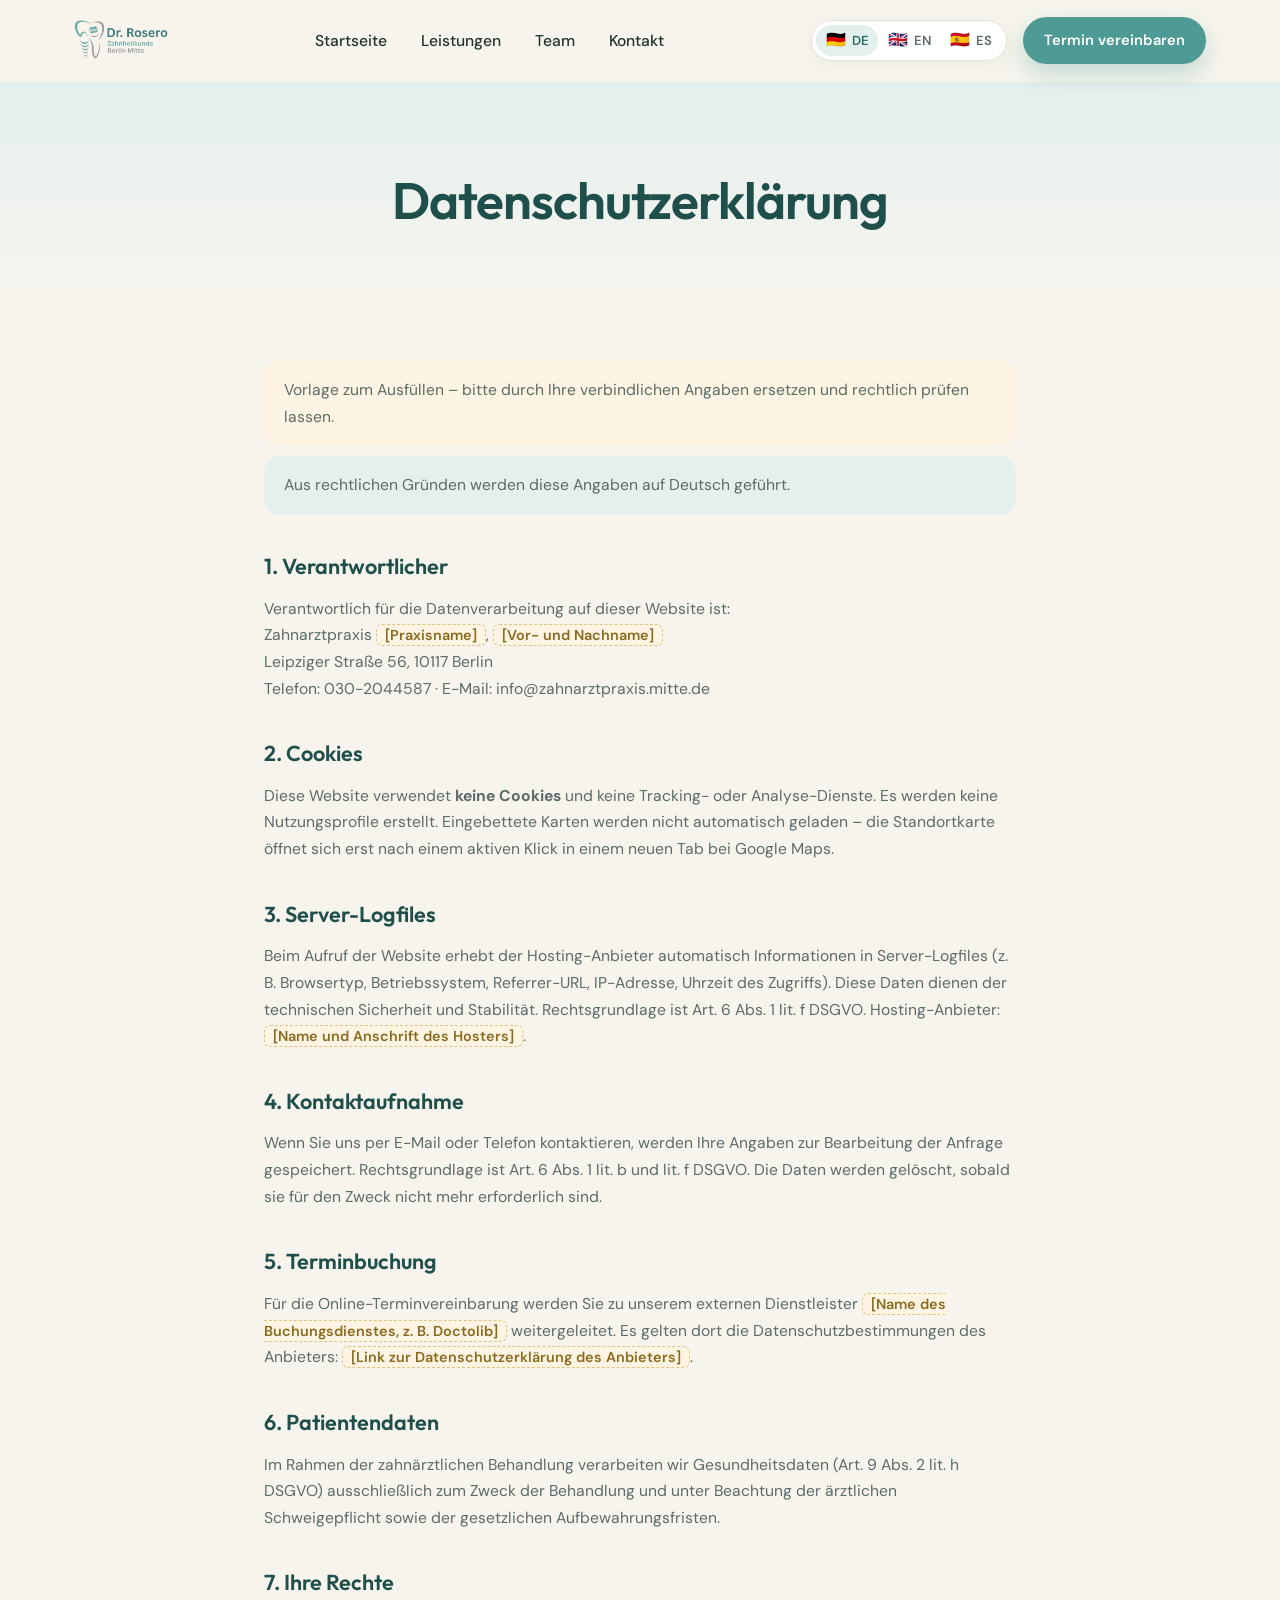
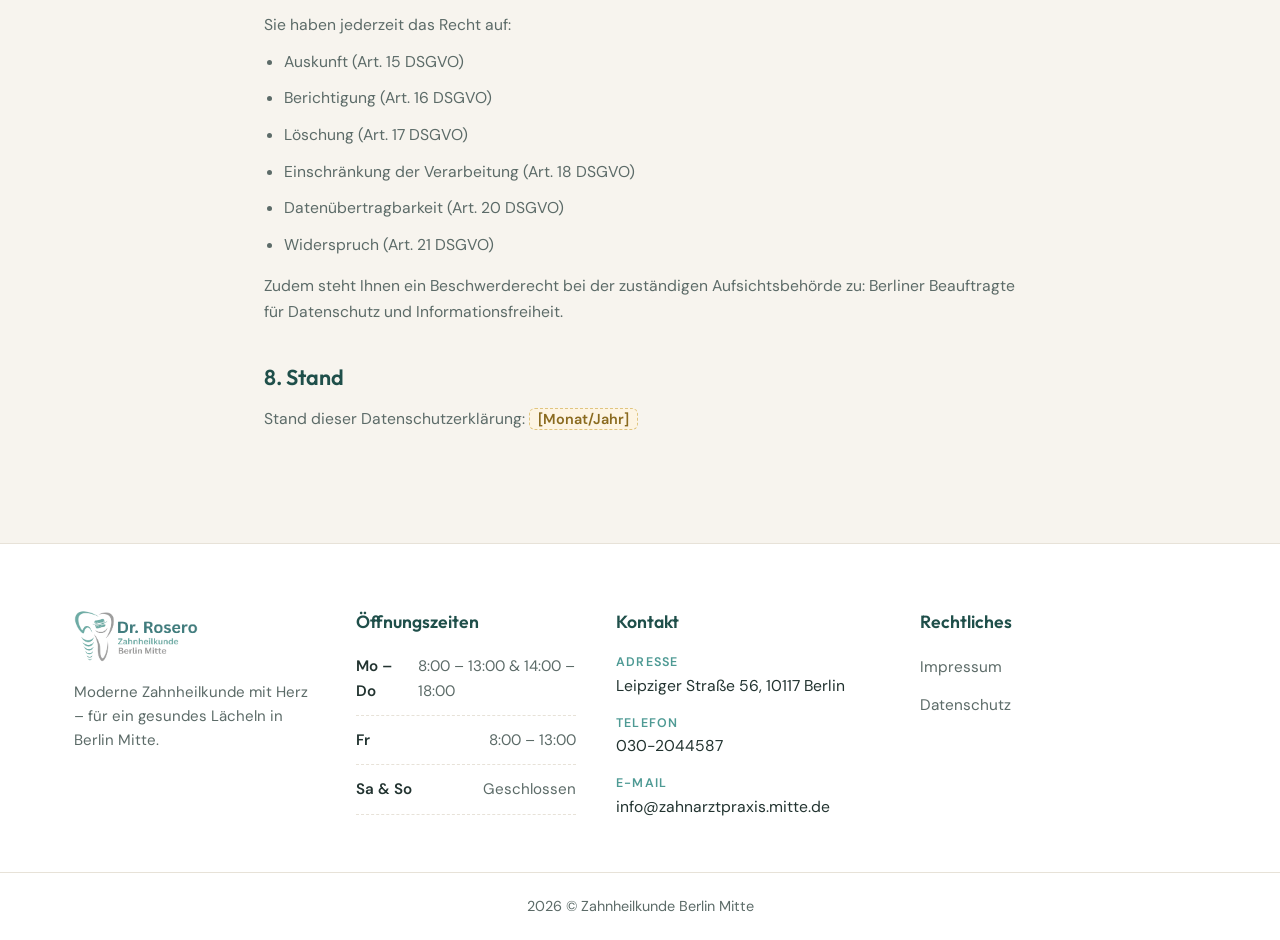
==== datenschutz.html @ a4b4939e "Initial commit: HTML, CSS, JS, Translations - 5 HTML pages (index, leistungen, team, datenschutz, im" ====
<!DOCTYPE html>
<html lang="de">
<head>
  <meta charset="UTF-8" />
  <meta name="viewport" content="width=device-width, initial-scale=1.0" />
  <title>Datenschutz | Zahnarztpraxis Dr. Rosero Berlin Mitte</title>
  <meta name="description" content="Datenschutzerklärung der Zahnarztpraxis Dr. Rosero, Berlin Mitte." />
  <meta name="robots" content="noindex" />
  <link rel="preconnect" href="https://fonts.googleapis.com" />
  <link rel="preconnect" href="https://fonts.gstatic.com" crossorigin />
  <link href="https://fonts.googleapis.com/css2?family=DM+Sans:opsz,wght@9..40,400;9..40,500;9..40,600;9..40,700&family=Outfit:wght@400;500;600;700&display=swap" rel="stylesheet" />
  <link rel="stylesheet" href="styles.css?v=3" />
  <link rel="icon" type="image/png" href="1.png" />
</head>
<body data-title-key="meta.privacy.title" data-desc-key="meta.privacy.desc">

  <!-- NAVIGATION -->
  <header class="nav" id="top">
    <div class="container nav__inner">
      <a href="index.html" class="nav__logo" aria-label="Dr. Rosero – Startseite">
        <img src="rosero-logo-final-3000x1400.png" alt="Dr. Rosero – Zahnheilkunde Berlin Mitte" />
      </a>
      <nav class="nav__links" aria-label="Hauptnavigation">
        <a href="index.html" data-i18n="nav.home">Startseite</a>
        <a href="leistungen.html" data-i18n="nav.services">Leistungen</a>
        <a href="team.html" data-i18n="nav.team">Team</a>
        <a href="index.html#contact" data-i18n="nav.contact">Kontakt</a>
      </nav>
      <div class="nav__actions">
        <div class="lang-switch" role="group" aria-label="Sprache wählen">
          <span class="lang-switch__thumb" aria-hidden="true"></span>
          <button type="button" class="lang-switch__btn is-active" data-lang="de" aria-pressed="true"><span class="flag">🇩🇪</span><span class="lang-code">DE</span></button>
          <button type="button" class="lang-switch__btn" data-lang="en" aria-pressed="false"><span class="flag">🇬🇧</span><span class="lang-code">EN</span></button>
          <button type="button" class="lang-switch__btn" data-lang="es" aria-pressed="false"><span class="flag">🇪🇸</span><span class="lang-code">ES</span></button>
        </div>
        <a href="https://www.doctolib.de/zahnarztpraxis/berlin/richter-susanne/booking/specialities?source=profile" target="_blank" rel="noopener" class="btn btn--primary nav__cta" data-i18n="nav.cta">Termin vereinbaren</a>
        <button class="nav__burger" id="burger" aria-label="Menü öffnen" aria-expanded="false"><span></span><span></span><span></span></button>
      </div>
    </div>
  </header>

  <!-- PAGE HERO -->
  <section class="page-hero">
    <div class="container">
      <h1 data-i18n="privacy.title">Datenschutzerklärung</h1>
    </div>
  </section>

  <!-- LEGAL -->
  <section class="legal">
    <div class="container legal__inner">
      <p class="legal__note legal__note--tmpl" data-i18n="legal.template_note">Vorlage zum Ausfüllen – bitte durch Ihre verbindlichen Angaben ersetzen und rechtlich prüfen lassen.</p>
      <p class="legal__note" data-i18n="legal.lang_note">Aus rechtlichen Gründen werden diese Angaben auf Deutsch geführt.</p>

      <h2>1. Verantwortlicher</h2>
      <p>
        Verantwortlich für die Datenverarbeitung auf dieser Website ist:<br />
        Zahnarztpraxis <span class="ph">[Praxisname]</span>, <span class="ph">[Vor- und Nachname]</span><br />
        Leipziger Straße 56, 10117 Berlin<br />
        Telefon: 030-2044587 · E-Mail: info@zahnarztpraxis.mitte.de
      </p>

      <h2>2. Cookies</h2>
      <p>
        Diese Website verwendet <strong>keine Cookies</strong> und keine Tracking- oder Analyse-Dienste.
        Es werden keine Nutzungsprofile erstellt. Eingebettete Karten werden nicht automatisch geladen –
        die Standortkarte öffnet sich erst nach einem aktiven Klick in einem neuen Tab bei Google Maps.
      </p>

      <h2>3. Server-Logfiles</h2>
      <p>
        Beim Aufruf der Website erhebt der Hosting-Anbieter automatisch Informationen in Server-Logfiles
        (z. B. Browsertyp, Betriebssystem, Referrer-URL, IP-Adresse, Uhrzeit des Zugriffs). Diese Daten
        dienen der technischen Sicherheit und Stabilität. Rechtsgrundlage ist Art. 6 Abs. 1 lit. f DSGVO.
        Hosting-Anbieter: <span class="ph">[Name und Anschrift des Hosters]</span>.
      </p>

      <h2>4. Kontaktaufnahme</h2>
      <p>
        Wenn Sie uns per E-Mail oder Telefon kontaktieren, werden Ihre Angaben zur Bearbeitung der Anfrage
        gespeichert. Rechtsgrundlage ist Art. 6 Abs. 1 lit. b und lit. f DSGVO. Die Daten werden gelöscht,
        sobald sie für den Zweck nicht mehr erforderlich sind.
      </p>

      <h2>5. Terminbuchung</h2>
      <p>
        Für die Online-Terminvereinbarung werden Sie zu unserem externen Dienstleister
        <span class="ph">[Name des Buchungsdienstes, z. B. Doctolib]</span> weitergeleitet. Es gelten dort die
        Datenschutzbestimmungen des Anbieters: <span class="ph">[Link zur Datenschutzerklärung des Anbieters]</span>.
      </p>

      <h2>6. Patientendaten</h2>
      <p>
        Im Rahmen der zahnärztlichen Behandlung verarbeiten wir Gesundheitsdaten (Art. 9 Abs. 2 lit. h DSGVO)
        ausschließlich zum Zweck der Behandlung und unter Beachtung der ärztlichen Schweigepflicht sowie der
        gesetzlichen Aufbewahrungsfristen.
      </p>

      <h2>7. Ihre Rechte</h2>
      <p>Sie haben jederzeit das Recht auf:</p>
      <ul>
        <li>Auskunft (Art. 15 DSGVO)</li>
        <li>Berichtigung (Art. 16 DSGVO)</li>
        <li>Löschung (Art. 17 DSGVO)</li>
        <li>Einschränkung der Verarbeitung (Art. 18 DSGVO)</li>
        <li>Datenübertragbarkeit (Art. 20 DSGVO)</li>
        <li>Widerspruch (Art. 21 DSGVO)</li>
      </ul>
      <p>
        Zudem steht Ihnen ein Beschwerderecht bei der zuständigen Aufsichtsbehörde zu:
        Berliner Beauftragte für Datenschutz und Informationsfreiheit.
      </p>

      <h2>8. Stand</h2>
      <p>Stand dieser Datenschutzerklärung: <span class="ph">[Monat/Jahr]</span></p>
    </div>
  </section>

  <!-- FOOTER -->
  <footer class="footer">
    <div class="container footer__inner">
      <div class="footer__brand">
        <img src="rosero-logo-final-3000x1400.png" alt="Dr. Rosero – Zahnheilkunde Berlin Mitte" />
        <p data-i18n="footer.tagline">Moderne Zahnheilkunde mit Herz – für ein gesundes Lächeln in Berlin Mitte.</p>
      </div>
      <div class="footer__col">
        <h3 data-i18n="footer.hours_title">Öffnungszeiten</h3>
        <ul class="footer__hours">
          <li><span data-i18n="footer.hours_1_day">Mo – Do</span><span data-i18n="footer.hours_1_time">8:00 – 13:00 &amp; 14:00 – 18:00</span></li>
          <li><span data-i18n="footer.hours_2_day">Fr</span><span data-i18n="footer.hours_2_time">8:00 – 13:00</span></li>
          <li><span data-i18n="footer.hours_3_day">Sa &amp; So</span><span data-i18n="footer.hours_3_time">Geschlossen</span></li>
        </ul>
      </div>
      <div class="footer__col">
        <h3 data-i18n="footer.contact_title">Kontakt</h3>
        <ul class="footer__contact">
          <li><span class="footer__label" data-i18n="footer.address_label">Adresse</span>Leipziger Straße 56, 10117 Berlin</li>
          <li><span class="footer__label" data-i18n="footer.phone_label">Telefon</span><a href="tel:+49302044587">030-2044587</a></li>
          <li><span class="footer__label" data-i18n="footer.email_label">E-Mail</span><a href="mailto:info@zahnarztpraxis.mitte.de">info@zahnarztpraxis.mitte.de</a></li>
        </ul>
      </div>
      <div class="footer__col">
        <h3 data-i18n="footer.legal_title">Rechtliches</h3>
        <ul class="footer__links">
          <li><a href="impressum.html" data-i18n="footer.imprint">Impressum</a></li>
          <li><a href="datenschutz.html" data-i18n="footer.privacy">Datenschutz</a></li>
        </ul>
      </div>
    </div>
    <div class="footer__bar"><div class="container"><p data-i18n="footer.copyright">2026 © Zahnheilkunde Berlin Mitte</p></div></div>
  </footer>

  <script src="translations.js?v=2"></script>
  <script src="app.js?v=2"></script>
</body>
</html>
---- styles.css ----
/* =========================================================================
   Dr. Rosero – Zahnheilkunde Berlin Mitte
   Helles, cleanes Design · Creme/Weiß + Petrolgrün · DM Sans + Space Grotesk
   ========================================================================= */

:root {
  /* Farben */
  --cream: #f7f4ee;
  --cream-2: #efeae1;
  --white: #ffffff;
  --teal: #4e9a94;
  --teal-dark: #2f6e68;
  --teal-deep: #1f4f4a;
  --teal-soft: #e4f0ee;
  --grey: #8b9391;
  --text: #223330;
  --muted: #5c6b68;
  --line: #e7e2d8;

  /* Typo */
  --font-body: "DM Sans", system-ui, -apple-system, sans-serif;
  --font-display: "Outfit", var(--font-body);

  /* Struktur */
  --radius: 20px;
  --radius-lg: 32px;
  --shadow-sm: 0 4px 16px rgba(31, 79, 74, 0.06);
  --shadow: 0 18px 44px rgba(31, 79, 74, 0.1);
  --shadow-lg: 0 30px 70px rgba(31, 79, 74, 0.16);
  --container: 1180px;
  --nav-h: 82px;
}

* { box-sizing: border-box; margin: 0; padding: 0; }

html { scroll-behavior: smooth; scroll-padding-top: var(--nav-h); }

body {
  font-family: var(--font-body);
  color: var(--text);
  background: var(--cream);
  line-height: 1.6;
  -webkit-font-smoothing: antialiased;
  overflow-x: hidden;
}

img { max-width: 100%; display: block; }
a { color: inherit; text-decoration: none; }

.container {
  width: 100%;
  max-width: var(--container);
  margin-inline: auto;
  padding-inline: 24px;
}

/* ---------- Gemeinsame Typografie ---------- */
.section-title {
  font-family: var(--font-display);
  font-weight: 600;
  letter-spacing: -0.02em;
  line-height: 1.12;
  color: var(--teal-deep);
  font-size: clamp(1.9rem, 3.4vw, 2.9rem);
}

.section-sub {
  color: var(--muted);
  font-size: 1.08rem;
  max-width: 620px;
}

.eyebrow {
  display: inline-block;
  font-weight: 600;
  font-size: 0.82rem;
  letter-spacing: 0.14em;
  text-transform: uppercase;
  color: var(--teal);
  margin-bottom: 14px;
}

.section-head { text-align: center; margin-inline: auto; margin-bottom: 54px; }
.section-head .section-sub { margin-inline: auto; }

/* ---------------- Buttons ---------------- */
.btn {
  display: inline-flex;
  align-items: center;
  justify-content: center;
  gap: 8px;
  font-family: var(--font-body);
  font-weight: 600;
  font-size: 0.98rem;
  padding: 14px 26px;
  border-radius: 999px;
  border: 1.5px solid transparent;
  cursor: pointer;
  transition: transform 0.2s ease, box-shadow 0.2s ease, background 0.2s ease,
    color 0.2s ease;
  white-space: nowrap;
}
.btn--primary { background: var(--teal); color: #fff; box-shadow: 0 10px 24px rgba(78, 154, 148, 0.32); }
.btn--primary:hover { background: var(--teal-dark); transform: translateY(-2px); box-shadow: 0 14px 30px rgba(47, 110, 104, 0.4); }
.btn--ghost { background: transparent; color: var(--teal-dark); border-color: var(--teal); }
.btn--ghost:hover { background: var(--teal-soft); transform: translateY(-2px); }
.btn--light { background: #fff; color: var(--teal-dark); }
.btn--light:hover { transform: translateY(-2px); box-shadow: var(--shadow); }

/* =============================== NAV =============================== */
.nav {
  position: sticky;
  top: 0;
  z-index: 100;
  height: var(--nav-h);
  display: flex;
  align-items: center;
  background: rgba(247, 244, 238, 0.82);
  backdrop-filter: saturate(180%) blur(14px);
  border-bottom: 1px solid transparent;
  transition: border-color 0.25s ease, background 0.25s ease, box-shadow 0.25s ease;
}
.nav.is-scrolled {
  border-bottom-color: var(--line);
  box-shadow: 0 6px 24px rgba(31, 79, 74, 0.05);
}
.nav__inner { display: flex; align-items: center; justify-content: space-between; gap: 20px; }
.nav__logo img { height: 44px; width: auto; }

.nav__links { display: flex; gap: 34px; }
.nav__links a {
  font-weight: 500;
  color: var(--text);
  font-size: 0.98rem;
  position: relative;
  padding: 4px 0;
}
.nav__links a::after {
  content: "";
  position: absolute;
  left: 0; bottom: -2px;
  width: 100%; height: 2px;
  background: var(--teal);
  transform: scaleX(0);
  transform-origin: left;
  transition: transform 0.25s ease;
}
.nav__links a:hover { color: var(--teal-dark); }
.nav__links a:hover::after { transform: scaleX(1); }
.nav__links a.is-active { color: var(--teal-dark); font-weight: 600; }
.nav__links a.is-active::after { transform: scaleX(1); }

.nav__actions { display: flex; align-items: center; gap: 16px; }

/* Sprachregler */
.lang-switch {
  position: relative;
  display: flex;
  background: var(--white);
  border: 1px solid var(--line);
  border-radius: 999px;
  padding: 4px;
  box-shadow: var(--shadow-sm);
}
.lang-switch__thumb {
  position: absolute;
  top: 4px; left: 4px;
  height: calc(100% - 8px);
  width: 62px;
  background: var(--teal-soft);
  border-radius: 999px;
  transition: transform 0.28s cubic-bezier(0.4, 0, 0.2, 1);
  z-index: 0;
}
.lang-switch__btn {
  position: relative;
  z-index: 1;
  display: flex;
  align-items: center;
  gap: 6px;
  width: 62px;
  justify-content: center;
  border: none;
  background: transparent;
  font-family: var(--font-body);
  font-weight: 600;
  font-size: 0.82rem;
  color: var(--muted);
  cursor: pointer;
  padding: 7px 0;
  border-radius: 999px;
  transition: color 0.2s ease;
}
.lang-switch__btn .flag { font-size: 1rem; line-height: 1; }
.lang-switch__btn.is-active { color: var(--teal-dark); }

.nav__cta { padding: 11px 20px; font-size: 0.92rem; }

.nav__burger { display: none; flex-direction: column; gap: 5px; background: none; border: none; cursor: pointer; padding: 6px; }
.nav__burger span { width: 24px; height: 2px; background: var(--teal-dark); border-radius: 2px; transition: 0.3s ease; }

/* =============================== HERO =============================== */
.hero { padding: clamp(40px, 6vw, 84px) 0 clamp(56px, 7vw, 100px); position: relative; }
.hero__inner {
  display: grid;
  grid-template-columns: 1.05fr 0.95fr;
  gap: 56px;
  align-items: center;
}
.hero__title {
  font-family: var(--font-display);
  font-weight: 600;
  font-size: clamp(2.3rem, 5vw, 4rem);
  line-height: 1.06;
  letter-spacing: -0.03em;
  color: var(--teal-deep);
}
.hero__title > span:first-child { display: block; }

/* Badge-Pill über der Headline */
.hero__badge-pill {
  display: inline-flex;
  align-items: center;
  gap: 8px;
  font-weight: 600;
  font-size: 0.82rem;
  letter-spacing: 0.1em;
  text-transform: uppercase;
  color: var(--teal-dark);
  background: var(--teal-soft);
  border-radius: 999px;
  padding: 8px 16px;
  margin-bottom: 22px;
}
.hero__badge-pill::before { content: "🦷"; font-size: 0.95rem; }

.hero__subtitle { margin-top: 22px; font-size: 1.18rem; color: var(--muted); max-width: 520px; }

/* Trust-Chips */
.hero__trust {
  list-style: none;
  display: flex;
  flex-wrap: wrap;
  gap: 10px 22px;
  margin-top: 26px;
}
.hero__trust li { display: flex; align-items: center; gap: 8px; font-weight: 500; font-size: 0.96rem; color: var(--text); }
.hero__trust .dot {
  width: 22px; height: 22px;
  display: grid; place-items: center;
  background: var(--teal); color: #fff;
  border-radius: 50%;
  font-size: 0.7rem; font-weight: 700;
}
.hero__buttons { display: flex; gap: 14px; margin-top: 34px; flex-wrap: wrap; }

.rating { display: flex; align-items: center; gap: 16px; margin-top: 40px; }
.rating__avatars { display: flex; }
.rating__avatars img {
  width: 46px; height: 46px; border-radius: 50%;
  border: 3px solid var(--cream);
  object-fit: cover;
  margin-left: -12px;
}
.rating__avatars img:first-child { margin-left: 0; }
.rating__stars { display: flex; align-items: center; gap: 8px; }
.rating__stars strong { font-family: var(--font-display); font-size: 1.15rem; color: var(--teal-deep); }
.rating__stars .stars { color: #f2b90c; letter-spacing: 1px; font-size: 0.95rem; }
.rating__text p { font-size: 0.9rem; color: var(--muted); max-width: 260px; line-height: 1.4; }

/* Hero-Media */
.hero__media { position: relative; display: flex; justify-content: center; }
.hero__blob {
  position: absolute;
  inset: 6% 4% 0 4%;
  background: linear-gradient(160deg, var(--teal) 0%, var(--teal-dark) 100%);
  border-radius: 44% 56% 58% 42% / 55% 48% 52% 45%;
  z-index: 0;
  animation: blob 14s ease-in-out infinite;
}
@keyframes blob {
  0%, 100% { border-radius: 44% 56% 58% 42% / 55% 48% 52% 45%; }
  50% { border-radius: 56% 44% 42% 58% / 46% 55% 45% 54%; }
}
.hero__img {
  position: relative;
  z-index: 1;
  width: 100%;
  max-width: 480px;
  aspect-ratio: 4 / 5;
  object-fit: cover;
  border-radius: var(--radius-lg);
  box-shadow: var(--shadow-lg);
}
/* Neutrales Marken-Visual (statt Personenfoto) */
.hero__visual {
  position: relative;
  z-index: 1;
  width: 100%;
  max-width: 480px;
  aspect-ratio: 4 / 5;
  border-radius: var(--radius-lg);
  background: linear-gradient(155deg, var(--teal) 0%, var(--teal-dark) 55%, var(--teal-deep) 100%);
  box-shadow: var(--shadow-lg);
  display: flex;
  flex-direction: column;
  align-items: center;
  justify-content: center;
  text-align: center;
  overflow: hidden;
  padding: 24px;
}
.hero__visual-ring {
  position: absolute;
  border-radius: 50%;
  border: 1px solid rgba(255, 255, 255, 0.14);
}
.hero__visual-ring--1 { width: 360px; height: 360px; top: -110px; right: -120px; }
.hero__visual-ring--2 {
  width: 260px; height: 260px; bottom: -90px; left: -80px;
  border: none;
  background: radial-gradient(circle, rgba(255, 255, 255, 0.16), transparent 70%);
}
.hero__visual-logo {
  position: relative;
  z-index: 1;
  width: 120px;
  height: auto;
  filter: brightness(0) invert(1);
  opacity: 0.96;
  margin-bottom: 14px;
}
.hero__visual-name {
  position: relative;
  z-index: 1;
  font-family: var(--font-display);
  font-weight: 600;
  font-size: 2.1rem;
  letter-spacing: -0.01em;
  color: #fff;
}
.hero__visual-sub {
  position: relative;
  z-index: 1;
  margin-top: 6px;
  font-size: 0.82rem;
  letter-spacing: 0.16em;
  text-transform: uppercase;
  color: rgba(255, 255, 255, 0.82);
}
.hero__float {
  position: absolute;
  z-index: 2;
  display: flex;
  align-items: center;
  gap: 10px;
  background: #fff;
  padding: 12px 18px;
  border-radius: 18px;
  box-shadow: var(--shadow);
}
.hero__float--rating { top: 24px; right: -6px; flex-direction: column; align-items: flex-start; gap: 2px; }
.hero__float--rating strong { font-family: var(--font-display); font-size: 1.25rem; color: var(--teal-deep); }
.hero__float--rating span { font-size: 0.78rem; color: var(--muted); }
.hero__float--brand { bottom: 24px; left: -6px; font-family: var(--font-display); font-weight: 600; color: var(--teal-deep); }
.hero__float-pin { font-size: 1.1rem; line-height: 1; }

/* =============================== ABOUT =============================== */
.about { padding: clamp(60px, 8vw, 110px) 0; }
.about__inner { display: grid; grid-template-columns: 0.92fr 1.08fr; gap: 60px; align-items: center; }
.about__media { position: relative; }
.about__media img {
  width: 100%;
  border-radius: var(--radius-lg);
  box-shadow: var(--shadow-lg);
  aspect-ratio: 4 / 5;
  object-fit: cover;
}
.about__media::before {
  content: "";
  position: absolute;
  inset: -18px -18px auto auto;
  width: 120px; height: 120px;
  background: var(--teal-soft);
  border-radius: 30px;
  z-index: -1;
}
.about__text { margin-top: 22px; color: var(--muted); font-size: 1.05rem; }
.about__list { list-style: none; margin-top: 34px; display: grid; gap: 22px; }
.about__list li { display: flex; gap: 16px; }
.about__list .check {
  flex: none;
  width: 34px; height: 34px;
  display: grid; place-items: center;
  background: var(--teal); color: #fff;
  border-radius: 50%;
  font-size: 0.9rem; font-weight: 700;
  margin-top: 2px;
}
.about__list strong { display: block; font-family: var(--font-display); font-weight: 600; color: var(--teal-deep); margin-bottom: 4px; }
.about__list p { color: var(--muted); font-size: 0.98rem; }

/* ============================ LEISTUNGEN ============================ */
.services { padding: clamp(60px, 8vw, 110px) 0; background: var(--white); }
.services__grid {
  display: grid;
  grid-template-columns: repeat(4, 1fr);
  gap: 24px;
}
.service-card {
  background: var(--cream);
  border: 1px solid var(--line);
  border-radius: var(--radius);
  padding: 32px 26px;
  transition: transform 0.28s ease, box-shadow 0.28s ease, border-color 0.28s ease;
}
.service-card:hover {
  transform: translateY(-8px);
  box-shadow: var(--shadow);
  border-color: transparent;
}
.service-card__icon {
  width: 62px; height: 62px;
  display: grid; place-items: center;
  background: var(--teal-soft);
  border-radius: 18px;
  font-size: 1.7rem;
  margin-bottom: 22px;
}
.service-card h3 { font-family: var(--font-display); font-weight: 600; font-size: 1.18rem; color: var(--teal-deep); margin-bottom: 10px; }
.service-card p { color: var(--muted); font-size: 0.95rem; }
.services__cta { text-align: center; margin-top: 50px; }

/* ============================ REZENSIONEN =========================== */
.reviews { padding: clamp(60px, 8vw, 110px) 0; }
.reviews__grid { display: grid; grid-template-columns: repeat(4, 1fr); gap: 24px; }
.review-card {
  background: var(--white);
  border: 1px solid var(--line);
  border-radius: var(--radius);
  padding: 30px 26px;
  display: flex;
  flex-direction: column;
  box-shadow: var(--shadow-sm);
  transition: transform 0.28s ease, box-shadow 0.28s ease;
}
.review-card:hover { transform: translateY(-6px); box-shadow: var(--shadow); }
.review-card__stars { color: #f2b90c; letter-spacing: 2px; margin-bottom: 16px; }
.review-card__text { color: var(--text); font-size: 0.98rem; flex: 1; }
.review-card__author { display: flex; align-items: center; gap: 12px; margin-top: 22px; }
.review-card__author img { width: 46px; height: 46px; border-radius: 50%; object-fit: cover; }
.review-card__author span { font-weight: 600; font-family: var(--font-display); color: var(--teal-deep); font-size: 0.95rem; }

/* ============================ FINAL CTA ============================ */
.final-cta { padding: clamp(60px, 7vw, 96px) 0; }
.final-cta__inner {
  background: linear-gradient(150deg, var(--teal-dark) 0%, var(--teal-deep) 100%);
  border-radius: var(--radius-lg);
  padding: clamp(48px, 6vw, 84px) 30px;
  text-align: center;
  color: #fff;
  position: relative;
  overflow: hidden;
  box-shadow: var(--shadow-lg);
}
.final-cta__inner::before,
.final-cta__inner::after {
  content: "";
  position: absolute;
  border-radius: 50%;
  background: rgba(255, 255, 255, 0.06);
}
.final-cta__inner::before { width: 300px; height: 300px; top: -120px; right: -80px; }
.final-cta__inner::after { width: 220px; height: 220px; bottom: -110px; left: -60px; }
.final-cta__icon { width: 66px; margin: 0 auto 22px; position: relative; z-index: 1; filter: brightness(0) invert(1); opacity: 0.92; }
.final-cta h2 {
  position: relative; z-index: 1;
  font-family: var(--font-display);
  font-weight: 600;
  font-size: clamp(1.7rem, 3.2vw, 2.6rem);
  letter-spacing: -0.02em;
  line-height: 1.15;
  max-width: 720px;
  margin: 0 auto 18px;
}
.final-cta p { position: relative; z-index: 1; color: rgba(255, 255, 255, 0.86); max-width: 560px; margin: 0 auto 32px; font-size: 1.05rem; }
.final-cta .btn { position: relative; z-index: 1; }

/* =============================== FOOTER ============================= */
.footer { background: var(--white); border-top: 1px solid var(--line); padding-top: 64px; }
.footer__inner {
  display: grid;
  grid-template-columns: 1.1fr 1fr 1.2fr 1.3fr;
  gap: 40px;
  padding-bottom: 54px;
}
.footer__brand img { height: 58px; width: auto; }
.footer__col h3 { font-family: var(--font-display); font-weight: 600; color: var(--teal-deep); font-size: 1.1rem; margin-bottom: 18px; }
.footer__hours { list-style: none; display: grid; gap: 12px; }
.footer__hours li { display: flex; justify-content: space-between; gap: 14px; font-size: 0.95rem; color: var(--muted); border-bottom: 1px dashed var(--line); padding-bottom: 12px; }
.footer__hours li span:first-child { font-weight: 600; color: var(--text); }
.footer__contact { list-style: none; display: grid; gap: 18px; }
.footer__contact li { font-size: 0.98rem; color: var(--text); line-height: 1.4; }
.footer__contact a:hover { color: var(--teal-dark); }
.footer__label { display: block; font-size: 0.78rem; text-transform: uppercase; letter-spacing: 0.1em; color: var(--teal); font-weight: 600; margin-bottom: 3px; }
.footer__map iframe { width: 100%; height: 190px; border: 0; border-radius: var(--radius); box-shadow: var(--shadow-sm); }

.footer__bar { border-top: 1px solid var(--line); padding: 22px 0; }
.footer__bar p { text-align: center; color: var(--muted); font-size: 0.9rem; }

/* ===================== GLOBAL: RUNDE FOTO-ECKEN ==================== */
.photo { border-radius: var(--radius-lg); }
.photo-round { border-radius: 50%; }
img { border-radius: 0; }

/* ========================= SUB-PAGE HERO ========================== */
.page-hero {
  padding: clamp(48px, 7vw, 96px) 0 clamp(36px, 4vw, 60px);
  text-align: center;
  background: linear-gradient(180deg, var(--teal-soft) 0%, var(--cream) 100%);
}
.page-hero .eyebrow { margin-bottom: 16px; }
.page-hero h1 {
  font-family: var(--font-display);
  font-weight: 600;
  letter-spacing: -0.02em;
  line-height: 1.1;
  color: var(--teal-deep);
  font-size: clamp(2.1rem, 4vw, 3.2rem);
  max-width: 760px;
  margin: 0 auto 18px;
}
.page-hero p { color: var(--muted); font-size: 1.12rem; max-width: 620px; margin: 0 auto; }

/* ============================== TEAM ============================== */
.team { padding: clamp(60px, 8vw, 100px) 0; }
.team__grid {
  display: grid;
  grid-template-columns: repeat(3, 1fr);
  gap: 30px;
}
.team-card {
  background: var(--white);
  border-radius: var(--radius-lg);
  overflow: hidden;
  box-shadow: 0 12px 34px rgba(31, 79, 74, 0.09);
  transition: transform 0.3s ease, box-shadow 0.3s ease;
}
.team-card:hover { transform: translateY(-8px); box-shadow: 0 22px 50px rgba(31, 79, 74, 0.16); }
.team-card__photo {
  width: 100%;
  aspect-ratio: 1 / 1;
  object-fit: cover;
  object-position: center 22%;
  background: var(--teal-soft);
}
.team-card__body { padding: 26px 28px 30px; }
.team-card__body h3 { font-family: var(--font-display); font-weight: 600; font-size: 1.15rem; line-height: 1.25; letter-spacing: -0.01em; color: var(--teal-deep); }
.team-card__role { color: var(--teal); font-weight: 600; font-size: 0.88rem; margin: 4px 0 12px; }
.team-card__bio {
  color: var(--muted); font-size: 0.9rem; line-height: 1.55;
  display: -webkit-box;
  -webkit-box-orient: vertical;
  -webkit-line-clamp: 4;
  overflow: hidden;
}
.team-card.is-expanded .team-card__bio { -webkit-line-clamp: unset; }
.team-card__more {
  display: inline-block;
  margin-top: 8px;
  padding: 0;
  background: none;
  border: none;
  color: var(--teal-dark);
  font-family: var(--font-body);
  font-weight: 600;
  font-size: 0.85rem;
  cursor: pointer;
}
.team-card__more:hover { text-decoration: underline; }
.team-card__more[hidden] { display: none; }
.team-card__langs-label { display: block; font-size: 0.7rem; text-transform: uppercase; letter-spacing: 0.1em; color: var(--grey); font-weight: 600; margin-top: 16px; }
.team-card__langs { display: flex; flex-wrap: wrap; gap: 7px; margin-top: 8px; }
.lang-chip {
  display: inline-flex;
  align-items: center;
  gap: 5px;
  background: var(--teal-soft);
  color: var(--teal-dark);
  border-radius: 999px;
  padding: 5px 11px;
  font-size: 0.78rem;
  font-weight: 600;
}
.lang-chip .flag { font-size: 0.92rem; line-height: 1; }

/* ==================== LEISTUNGEN-SEITE (DETAIL) =================== */
.service-list { padding: clamp(56px, 7vw, 96px) 0; }
.service-list__grid { display: grid; grid-template-columns: repeat(2, 1fr); gap: 28px; }
.service-detail {
  background: var(--white);
  border: 1px solid var(--line);
  border-radius: var(--radius-lg);
  padding: 38px 34px;
  transition: transform 0.28s ease, box-shadow 0.28s ease, border-color 0.28s ease;
}
.service-detail:hover { transform: translateY(-6px); box-shadow: var(--shadow); border-color: transparent; }
.service-detail__icon {
  width: 66px; height: 66px;
  display: grid; place-items: center;
  background: var(--teal-soft);
  border-radius: 20px;
  font-size: 1.9rem;
  margin-bottom: 22px;
}
.service-detail h2 { font-family: var(--font-display); font-weight: 600; font-size: 1.5rem; color: var(--teal-deep); margin-bottom: 12px; }
.service-detail > p { color: var(--muted); font-size: 1rem; }
.service-detail__features { list-style: none; display: flex; flex-wrap: wrap; gap: 8px 10px; margin-top: 22px; }
.service-detail__features li {
  display: inline-flex; align-items: center; gap: 6px;
  background: var(--cream); border: 1px solid var(--line);
  border-radius: 999px; padding: 6px 14px;
  font-size: 0.85rem; font-weight: 500; color: var(--teal-dark);
}
.service-detail__features li::before { content: "✓"; color: var(--teal); font-weight: 700; }

/* ======================= STANDORT / KARTE ======================== */
.location { padding: clamp(50px, 6vw, 80px) 0 clamp(60px, 7vw, 96px); }
.map-card {
  display: grid;
  grid-template-columns: 1.6fr 1fr;
  border-radius: var(--radius-lg);
  overflow: hidden;
  box-shadow: var(--shadow);
  border: 1px solid var(--line);
  min-height: 320px;
}
.map-card__canvas {
  position: relative;
  background:
    radial-gradient(circle at 30% 40%, rgba(78,154,148,0.12), transparent 55%),
    repeating-linear-gradient(0deg, transparent, transparent 38px, rgba(47,110,104,0.07) 38px, rgba(47,110,104,0.07) 39px),
    repeating-linear-gradient(90deg, transparent, transparent 38px, rgba(47,110,104,0.07) 38px, rgba(47,110,104,0.07) 39px),
    linear-gradient(135deg, #eef5f3 0%, #e2efec 100%);
}
.map-card__canvas::after {
  content: "";
  position: absolute;
  left: 12%; top: 58%;
  width: 62%; height: 8px;
  background: var(--teal);
  opacity: 0.5;
  border-radius: 6px;
  transform: rotate(-14deg);
}
.map-card__canvas::before {
  content: "";
  position: absolute;
  left: 40%; top: 10%;
  width: 8px; height: 78%;
  background: var(--grey);
  opacity: 0.35;
  border-radius: 6px;
  transform: rotate(8deg);
}
.map-card__pin {
  position: absolute;
  left: 50%; top: 50%;
  transform: translate(-50%, -50%);
  width: 66px; height: 66px;
  display: grid; place-items: center;
  background: #fff;
  border-radius: 50% 50% 50% 6px;
  box-shadow: var(--shadow);
  z-index: 1;
}
.map-card__pin img { width: 38px; height: 38px; }
.map-card__panel {
  background: var(--white);
  padding: 40px 34px;
  display: flex;
  flex-direction: column;
  justify-content: center;
  gap: 18px;
}
.map-card__addr { font-family: var(--font-display); font-weight: 600; font-size: 1.35rem; color: var(--teal-deep); line-height: 1.35; }
.map-card__panel .btn { align-self: flex-start; }
.map-card__note { font-size: 0.82rem; color: var(--muted); line-height: 1.5; }

/* ========================= LEGAL / PAGES ========================= */
.legal { padding: clamp(40px, 5vw, 72px) 0 clamp(60px, 8vw, 100px); }
.legal__inner { max-width: 800px; margin-inline: auto; }
.legal__note {
  background: var(--teal-soft);
  border-radius: 16px;
  padding: 16px 20px;
  font-size: 0.92rem;
  color: var(--teal-dark);
  margin-bottom: 14px;
}
.legal__note--tmpl { background: #fdf4e3; color: #8a6a1f; }
.legal h2 { font-family: var(--font-display); font-weight: 600; color: var(--teal-deep); font-size: 1.35rem; margin: 34px 0 12px; }
.legal h3 { font-family: var(--font-display); font-weight: 600; color: var(--teal-deep); font-size: 1.08rem; margin: 22px 0 8px; }
.legal p, .legal li { color: var(--muted); font-size: 0.98rem; margin-bottom: 10px; line-height: 1.7; }
.legal ul { padding-left: 20px; margin-bottom: 14px; }
.legal a { color: var(--teal-dark); text-decoration: underline; }
.legal .ph {
  background: #fdf4e3;
  border: 1px dashed #e0c580;
  border-radius: 6px;
  padding: 1px 8px;
  color: #8a6a1f;
  font-weight: 600;
  font-size: 0.92em;
}

/* Footer: Marke + Tagline + Links */
.footer__brand p { margin-top: 14px; color: var(--muted); font-size: 0.94rem; max-width: 300px; }
.footer__links { list-style: none; display: grid; gap: 12px; }
.footer__links a { color: var(--muted); font-size: 0.96rem; }
.footer__links a:hover { color: var(--teal-dark); }

/* ============================ RESPONSIVE ============================ */
@media (max-width: 980px) {
  .nav__links { display: none; }
  .nav__cta { display: none; }
  .nav__burger { display: flex; }

  .hero__inner { grid-template-columns: 1fr; gap: 40px; }
  .hero__media { order: -1; }
  .hero__img { max-width: 380px; }
  .hero__visual { max-width: 380px; }

  .about__inner { grid-template-columns: 1fr; gap: 40px; }
  .about__media { max-width: 460px; }

  .services__grid { grid-template-columns: repeat(2, 1fr); }
  .reviews__grid { grid-template-columns: repeat(2, 1fr); }
  .service-list__grid { grid-template-columns: 1fr; }
  .team__grid { grid-template-columns: repeat(2, 1fr); }
  .map-card { grid-template-columns: 1fr; }
  .map-card__canvas { min-height: 240px; }

  .footer__inner { grid-template-columns: 1fr 1fr; }
  .footer__brand { grid-column: 1 / -1; }

  /* Mobiles Menü */
  .nav__links.is-open {
    display: flex;
    flex-direction: column;
    position: absolute;
    top: var(--nav-h); left: 0; right: 0;
    background: var(--cream);
    padding: 20px 24px;
    gap: 18px;
    border-bottom: 1px solid var(--line);
    box-shadow: var(--shadow);
  }
}

@media (max-width: 560px) {
  .lang-switch__btn { width: 46px; }
  .lang-switch__btn .lang-code { display: none; }
  .lang-switch__thumb { width: 46px; }
  .services__grid { grid-template-columns: 1fr; }
  .reviews__grid { grid-template-columns: 1fr; }
  .team__grid { grid-template-columns: 1fr; }
  .footer__inner { grid-template-columns: 1fr; }
  .rating { flex-direction: column; align-items: flex-start; }
  .hero__buttons .btn { flex: 1; }
  .hero__float--rating { right: 0; }
  .hero__float--brand { left: 0; }
}

@media (prefers-reduced-motion: reduce) {
  * { animation-duration: 0.001ms !important; transition-duration: 0.001ms !important; }
  html { scroll-behavior: auto; }
}
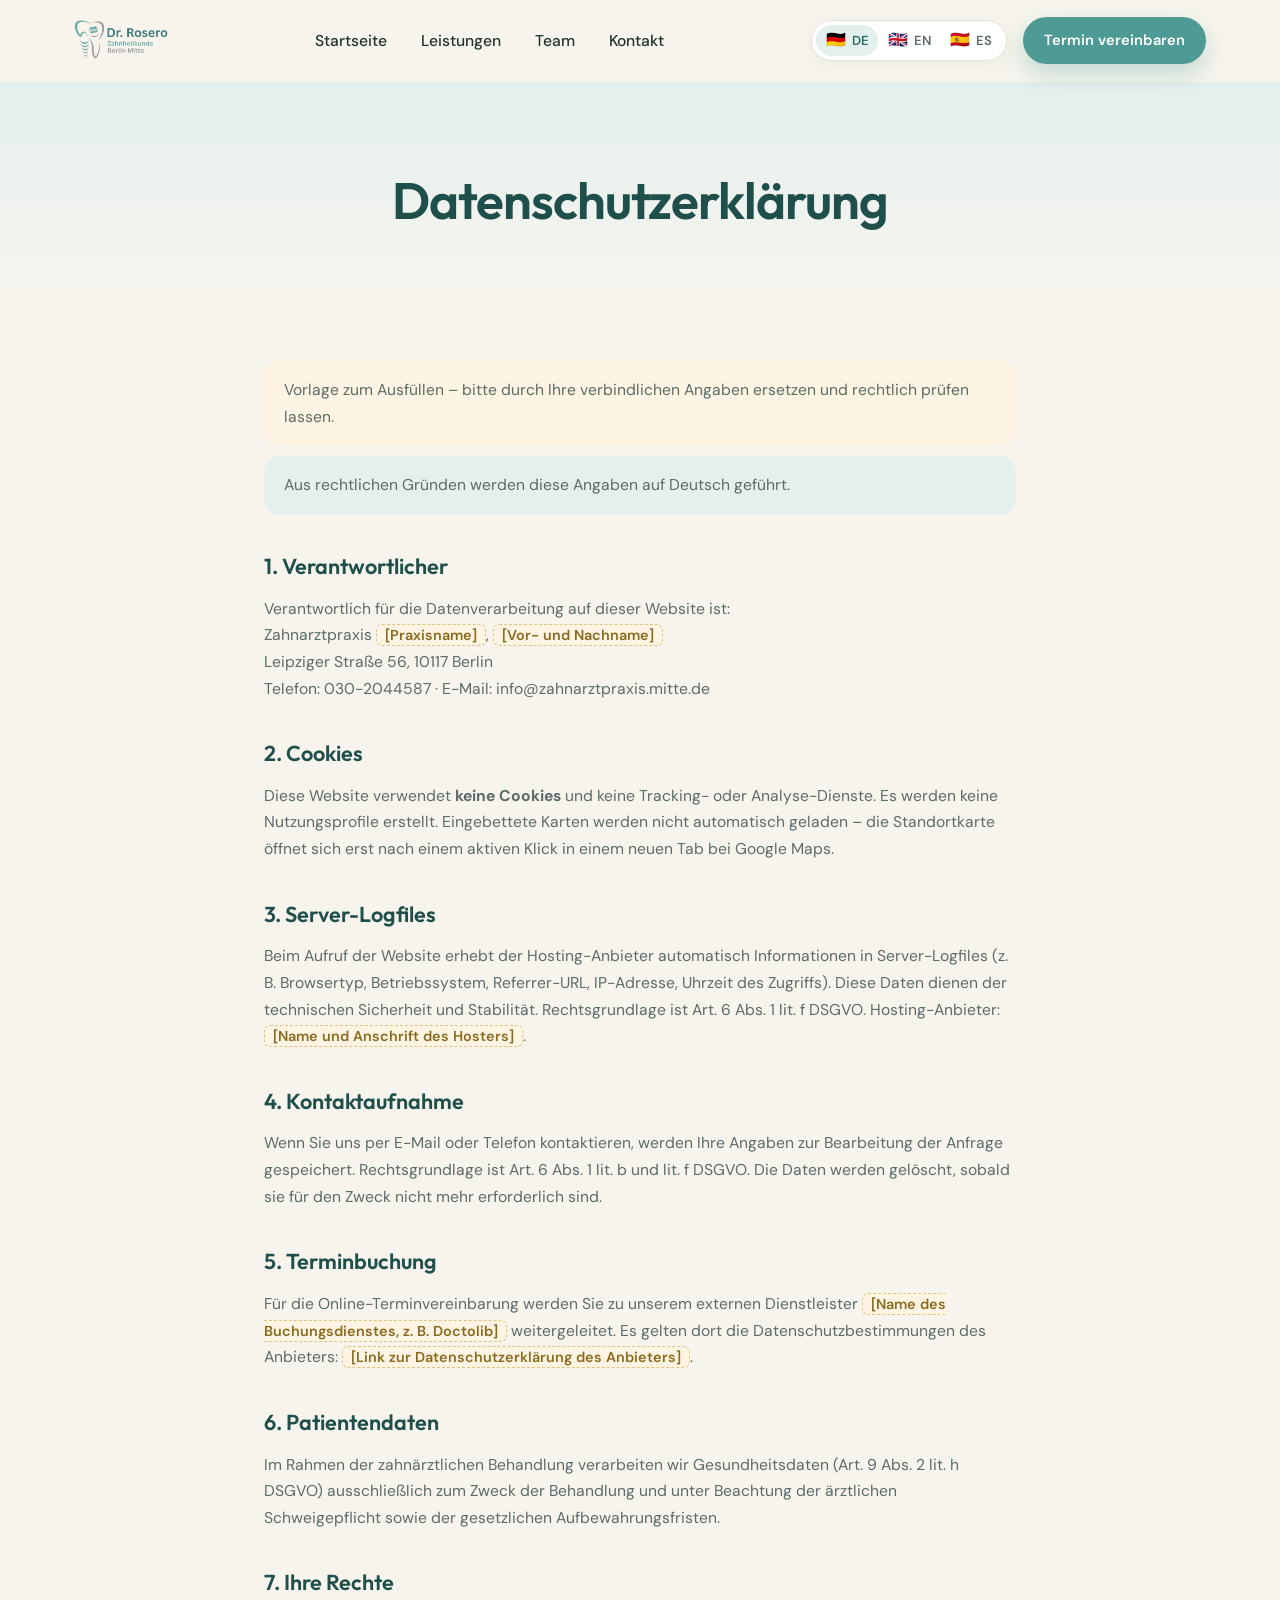
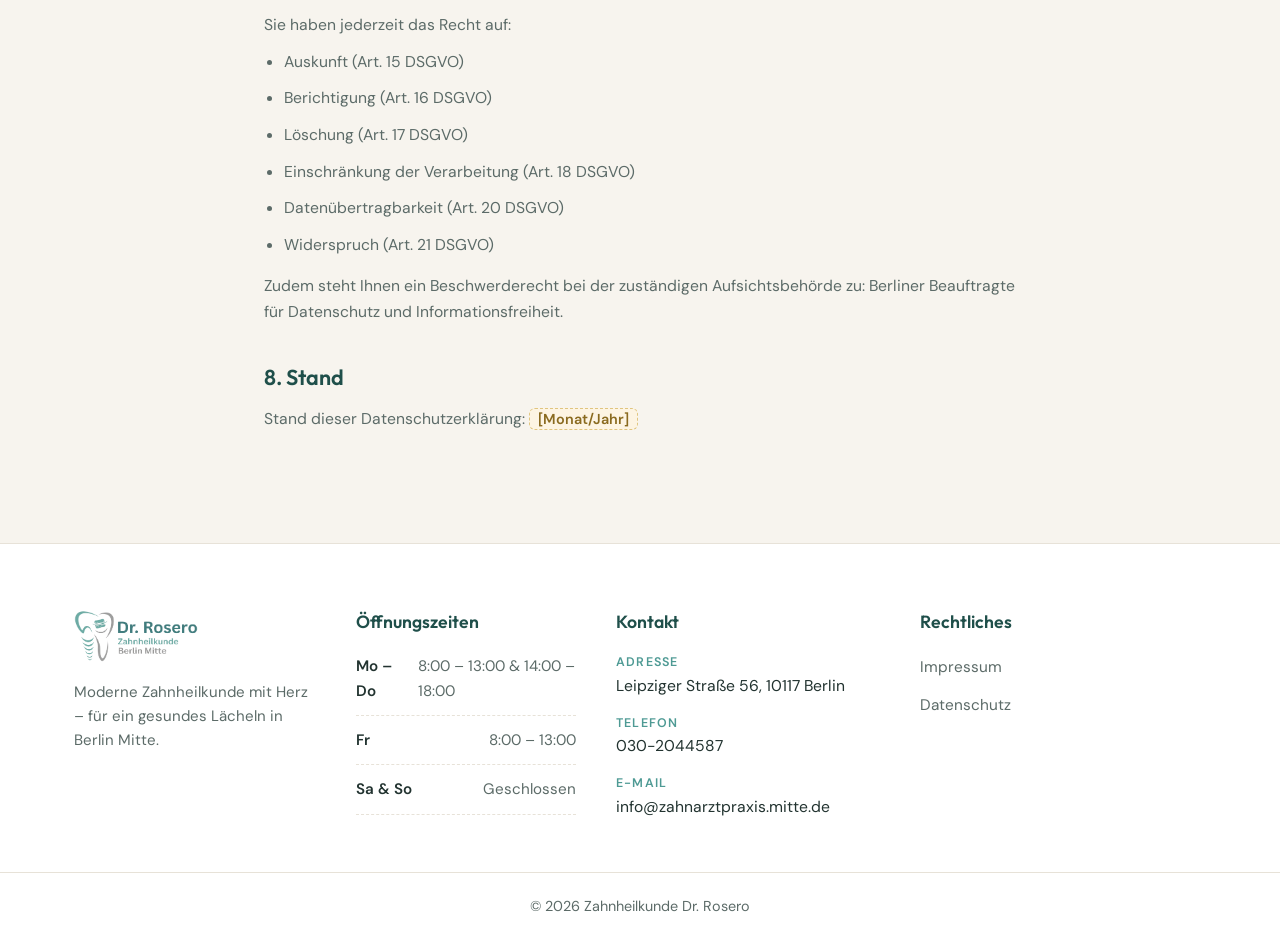
==== commit 7b27c6f6: "Fix: Make footer copyright the fixed practice name, unaffected by language switch" ====
--- a/datenschutz.html
+++ b/datenschutz.html
@@ -147,7 +147,7 @@
         </ul>
       </div>
     </div>
-    <div class="footer__bar"><div class="container"><p data-i18n="footer.copyright">2026 © Zahnheilkunde Berlin Mitte</p></div></div>
+    <div class="footer__bar"><div class="container"><p>© 2026 Zahnheilkunde Dr. Rosero</p></div></div>
   </footer>
 
   <script src="translations.js?v=2"></script>
--- a/styles.css
+++ b/styles.css
@@ -768,8 +768,16 @@
   .footer__inner { grid-template-columns: 1fr; }
   .rating { flex-direction: column; align-items: flex-start; }
   .hero__buttons .btn { flex: 1; }
-  .hero__float--rating { right: 0; }
-  .hero__float--brand { left: 0; }
+  .hero__float--rating { right: -10px; padding: 10px 14px; }
+  .hero__float--brand { left: -10px; padding: 10px 14px; }
+
+  /* Mobile CTA adjustments */
+  .final-cta { padding: 30px 16px; }
+  .final-cta__inner {
+    padding: clamp(40px, 5vw, 84px) 24px;
+  }
+  .final-cta__inner::before { display: none; }
+  .final-cta__inner::after { width: 140px; height: 140px; bottom: -70px; left: -50px; }
 }
 
 @media (prefers-reduced-motion: reduce) {
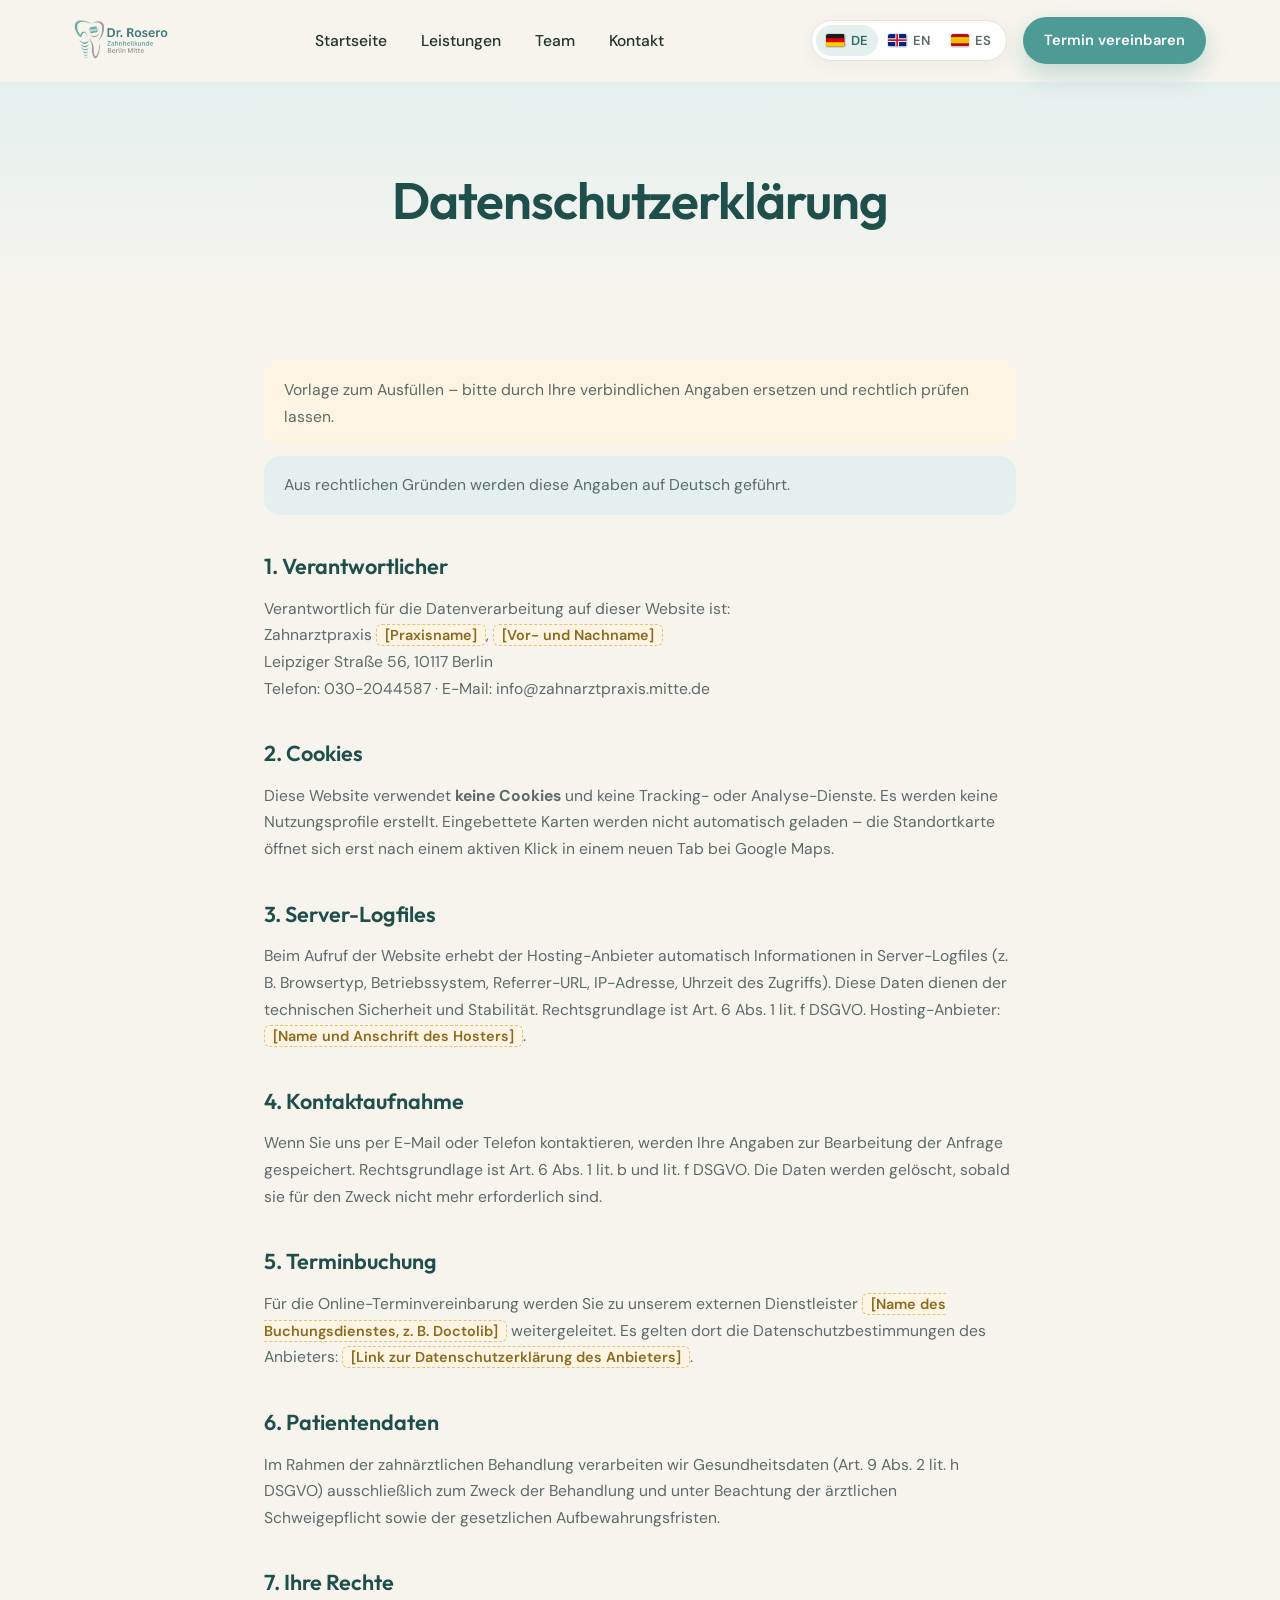
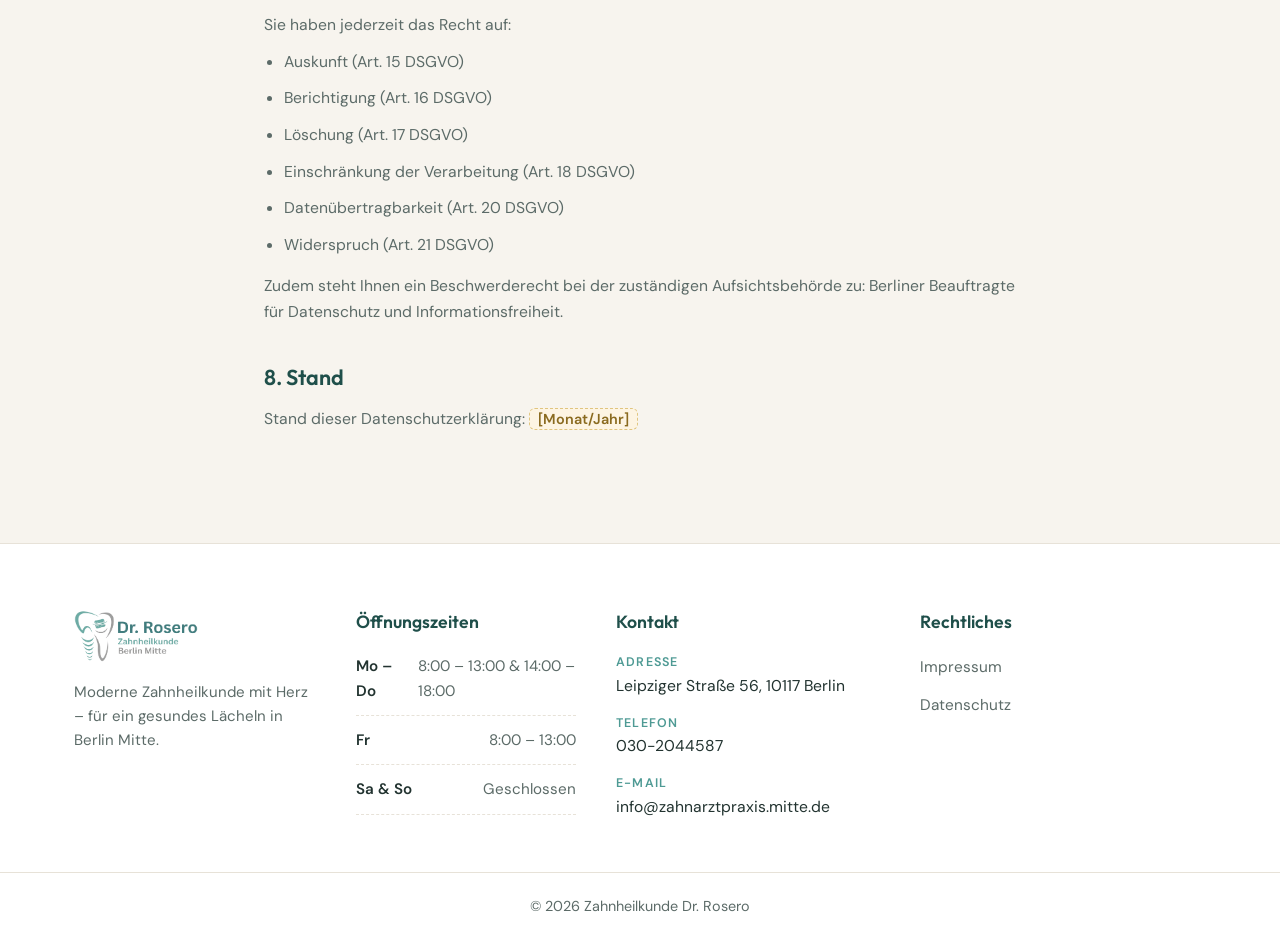
==== commit 5c1bc5b1: "Replace emoji icons with color-matched inline SVG icons - Service icons (tooth, toothbrush, scalpel," ====
--- a/datenschutz.html
+++ b/datenschutz.html
@@ -29,9 +29,9 @@
       <div class="nav__actions">
         <div class="lang-switch" role="group" aria-label="Sprache wählen">
           <span class="lang-switch__thumb" aria-hidden="true"></span>
-          <button type="button" class="lang-switch__btn is-active" data-lang="de" aria-pressed="true"><span class="flag">🇩🇪</span><span class="lang-code">DE</span></button>
-          <button type="button" class="lang-switch__btn" data-lang="en" aria-pressed="false"><span class="flag">🇬🇧</span><span class="lang-code">EN</span></button>
-          <button type="button" class="lang-switch__btn" data-lang="es" aria-pressed="false"><span class="flag">🇪🇸</span><span class="lang-code">ES</span></button>
+          <button type="button" class="lang-switch__btn is-active" data-lang="de" aria-pressed="true"><span class="flag"><svg viewBox="0 0 3 2" aria-hidden="true"><rect width="3" height="2" fill="#1a1a1a"/><rect width="3" height="1.333" y="0.667" fill="#dd0000"/><rect width="3" height="0.667" y="1.333" fill="#ffce00"/></svg></span><span class="lang-code">DE</span></button>
+          <button type="button" class="lang-switch__btn" data-lang="en" aria-pressed="false"><span class="flag"><svg viewBox="0 0 3 2" aria-hidden="true"><rect width="3" height="2" fill="#00247d"/><rect x="1.2" width="0.6" height="2" fill="#fff"/><rect y="0.7" width="3" height="0.6" fill="#fff"/><rect x="1.35" width="0.3" height="2" fill="#cf142b"/><rect y="0.85" width="3" height="0.3" fill="#cf142b"/></svg></span><span class="lang-code">EN</span></button>
+          <button type="button" class="lang-switch__btn" data-lang="es" aria-pressed="false"><span class="flag"><svg viewBox="0 0 3 2" aria-hidden="true"><rect width="3" height="2" fill="#aa151b"/><rect width="3" height="1" y="0.5" fill="#f1bf00"/></svg></span><span class="lang-code">ES</span></button>
         </div>
         <a href="https://www.doctolib.de/zahnarztpraxis/berlin/richter-susanne/booking/specialities?source=profile" target="_blank" rel="noopener" class="btn btn--primary nav__cta" data-i18n="nav.cta">Termin vereinbaren</a>
         <button class="nav__burger" id="burger" aria-label="Menü öffnen" aria-expanded="false"><span></span><span></span><span></span></button>
--- a/styles.css
+++ b/styles.css
@@ -194,6 +194,9 @@
 .lang-switch__btn .flag { font-size: 1rem; line-height: 1; }
 .lang-switch__btn.is-active { color: var(--teal-dark); }
 
+.flag { display: inline-flex; align-items: center; }
+.flag svg { display: block; width: 1.15em; height: 0.77em; border-radius: 2px; box-shadow: 0 0 0 1px rgba(0, 0, 0, 0.1); }
+
 .nav__cta { padding: 11px 20px; font-size: 0.92rem; }
 
 .nav__burger { display: none; flex-direction: column; gap: 5px; background: none; border: none; cursor: pointer; padding: 6px; }
@@ -232,7 +235,7 @@
   padding: 8px 16px;
   margin-bottom: 22px;
 }
-.hero__badge-pill::before { content: "🦷"; font-size: 0.95rem; }
+.hero__badge-pill svg { width: 14px; height: 14px; flex-shrink: 0; }
 
 .hero__subtitle { margin-top: 22px; font-size: 1.18rem; color: var(--muted); max-width: 520px; }
 
@@ -363,7 +366,8 @@
 .hero__float--rating strong { font-family: var(--font-display); font-size: 1.25rem; color: var(--teal-deep); }
 .hero__float--rating span { font-size: 0.78rem; color: var(--muted); }
 .hero__float--brand { bottom: 24px; left: -6px; font-family: var(--font-display); font-weight: 600; color: var(--teal-deep); }
-.hero__float-pin { font-size: 1.1rem; line-height: 1; }
+.hero__float-pin { display: inline-flex; width: 17px; height: 17px; }
+.hero__float-pin svg { display: block; width: 100%; height: 100%; }
 
 /* =============================== ABOUT =============================== */
 .about { padding: clamp(60px, 8vw, 110px) 0; }
@@ -424,9 +428,9 @@
   display: grid; place-items: center;
   background: var(--teal-soft);
   border-radius: 18px;
-  font-size: 1.7rem;
   margin-bottom: 22px;
 }
+.service-card__icon svg { display: block; width: 30px; height: 30px; }
 .service-card h3 { font-family: var(--font-display); font-weight: 600; font-size: 1.18rem; color: var(--teal-deep); margin-bottom: 10px; }
 .service-card p { color: var(--muted); font-size: 0.95rem; }
 .services__cta { text-align: center; margin-top: 50px; }
@@ -610,9 +614,14 @@
   display: grid; place-items: center;
   background: var(--teal-soft);
   border-radius: 20px;
-  font-size: 1.9rem;
   margin-bottom: 22px;
 }
+.service-detail__icon svg { display: block; width: 32px; height: 32px; }
+
+.icon--tooth, .icon--brush { color: var(--teal-dark); }
+.icon--scalpel { color: var(--teal-deep); }
+.icon--implant { color: var(--grey); }
+.icon--sparkle { color: #f2b90c; }
 .service-detail h2 { font-family: var(--font-display); font-weight: 600; font-size: 1.5rem; color: var(--teal-deep); margin-bottom: 12px; }
 .service-detail > p { color: var(--muted); font-size: 1rem; }
 .service-detail__features { list-style: none; display: flex; flex-wrap: wrap; gap: 8px 10px; margin-top: 22px; }
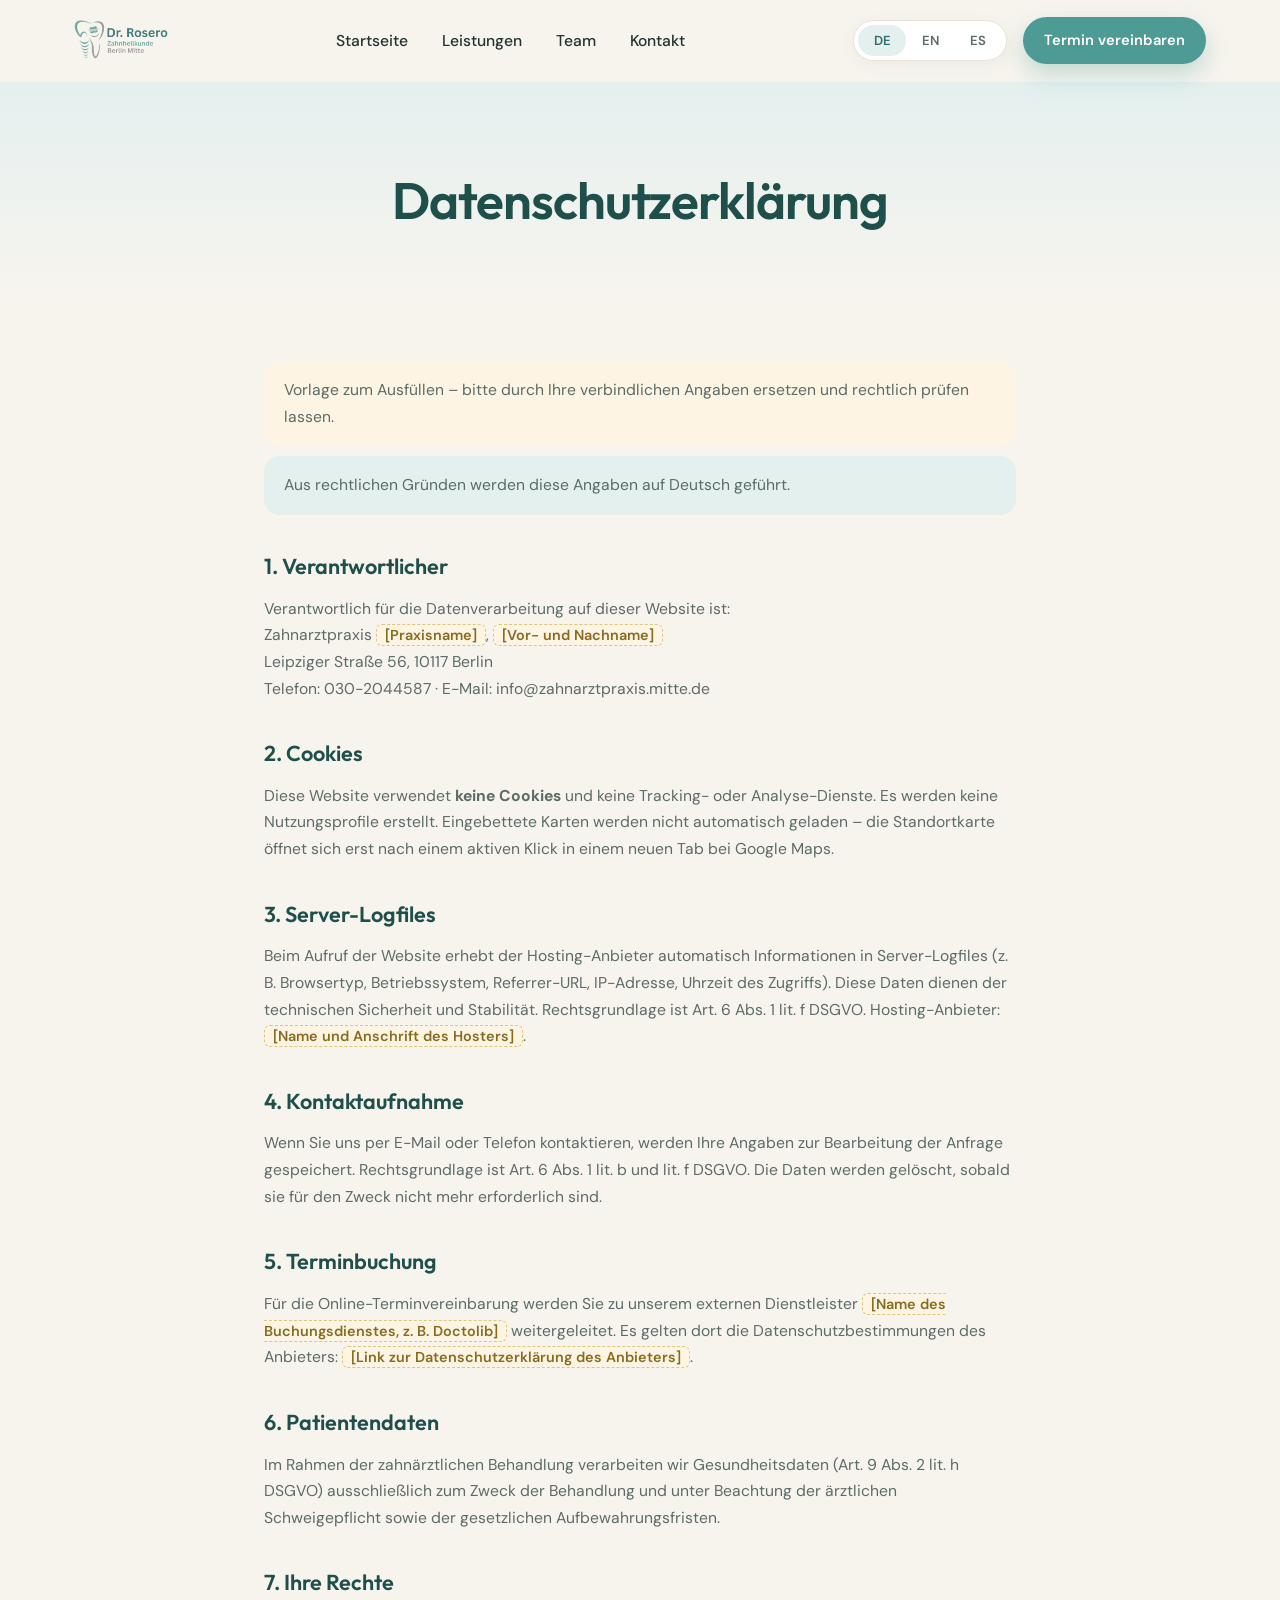
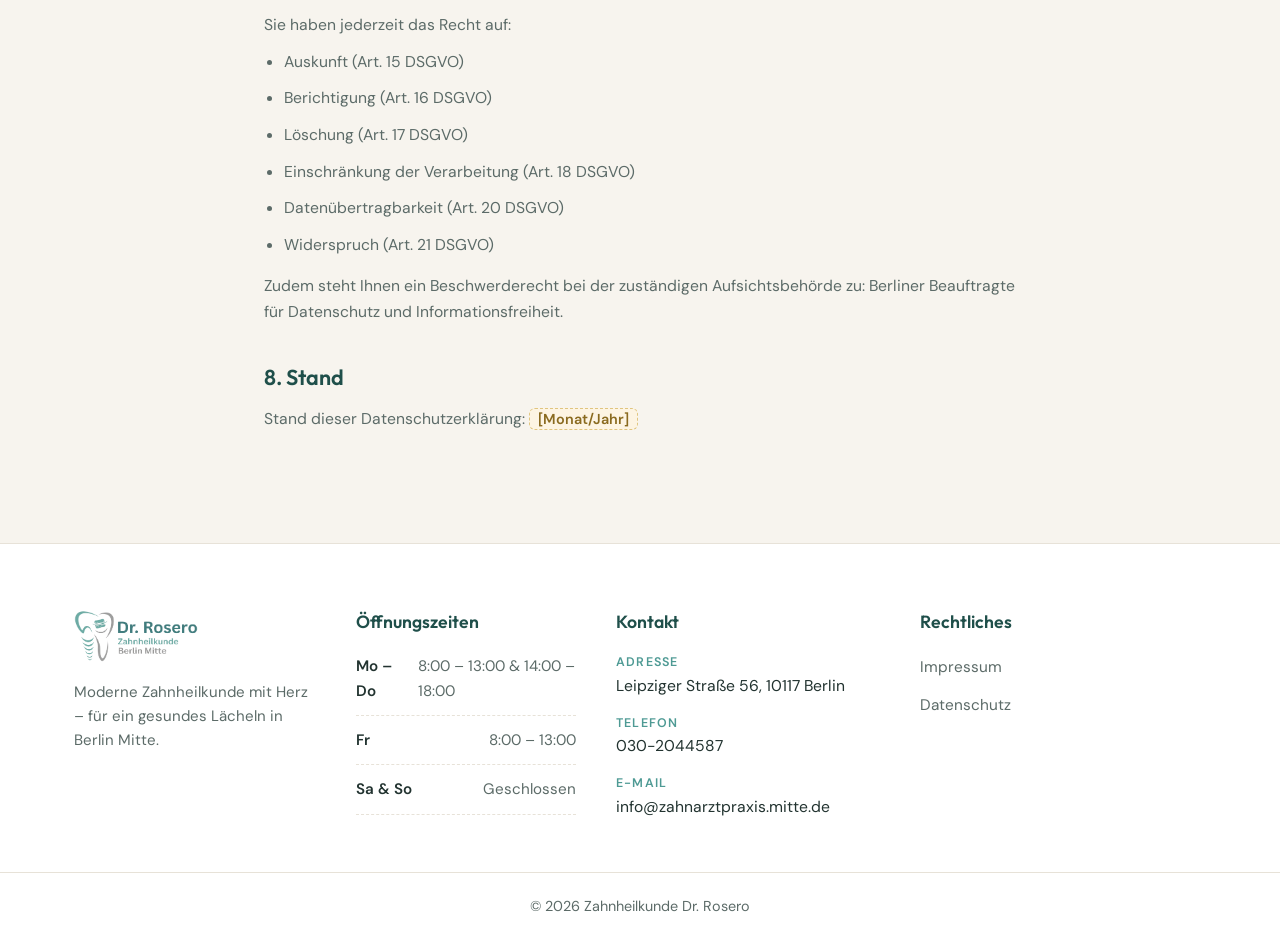
==== commit a0fe0622: "Replace flag icons with text-only DE/EN/ES language switcher Also fixes mobile view where flags were" ====
--- a/datenschutz.html
+++ b/datenschutz.html
@@ -29,9 +29,9 @@
       <div class="nav__actions">
         <div class="lang-switch" role="group" aria-label="Sprache wählen">
           <span class="lang-switch__thumb" aria-hidden="true"></span>
-          <button type="button" class="lang-switch__btn is-active" data-lang="de" aria-pressed="true"><span class="flag"><svg viewBox="0 0 3 2" aria-hidden="true"><rect width="3" height="2" fill="#1a1a1a"/><rect width="3" height="1.333" y="0.667" fill="#dd0000"/><rect width="3" height="0.667" y="1.333" fill="#ffce00"/></svg></span><span class="lang-code">DE</span></button>
-          <button type="button" class="lang-switch__btn" data-lang="en" aria-pressed="false"><span class="flag"><svg viewBox="0 0 3 2" aria-hidden="true"><rect width="3" height="2" fill="#00247d"/><rect x="1.2" width="0.6" height="2" fill="#fff"/><rect y="0.7" width="3" height="0.6" fill="#fff"/><rect x="1.35" width="0.3" height="2" fill="#cf142b"/><rect y="0.85" width="3" height="0.3" fill="#cf142b"/></svg></span><span class="lang-code">EN</span></button>
-          <button type="button" class="lang-switch__btn" data-lang="es" aria-pressed="false"><span class="flag"><svg viewBox="0 0 3 2" aria-hidden="true"><rect width="3" height="2" fill="#aa151b"/><rect width="3" height="1" y="0.5" fill="#f1bf00"/></svg></span><span class="lang-code">ES</span></button>
+          <button type="button" class="lang-switch__btn is-active" data-lang="de" aria-pressed="true"><span class="lang-code">DE</span></button>
+          <button type="button" class="lang-switch__btn" data-lang="en" aria-pressed="false"><span class="lang-code">EN</span></button>
+          <button type="button" class="lang-switch__btn" data-lang="es" aria-pressed="false"><span class="lang-code">ES</span></button>
         </div>
         <a href="https://www.doctolib.de/zahnarztpraxis/berlin/richter-susanne/booking/specialities?source=profile" target="_blank" rel="noopener" class="btn btn--primary nav__cta" data-i18n="nav.cta">Termin vereinbaren</a>
         <button class="nav__burger" id="burger" aria-label="Menü öffnen" aria-expanded="false"><span></span><span></span><span></span></button>
--- a/styles.css
+++ b/styles.css
@@ -166,7 +166,7 @@
   position: absolute;
   top: 4px; left: 4px;
   height: calc(100% - 8px);
-  width: 62px;
+  width: 48px;
   background: var(--teal-soft);
   border-radius: 999px;
   transition: transform 0.28s cubic-bezier(0.4, 0, 0.2, 1);
@@ -177,9 +177,8 @@
   z-index: 1;
   display: flex;
   align-items: center;
-  gap: 6px;
-  width: 62px;
   justify-content: center;
+  width: 48px;
   border: none;
   background: transparent;
   font-family: var(--font-body);
@@ -191,11 +190,7 @@
   border-radius: 999px;
   transition: color 0.2s ease;
 }
-.lang-switch__btn .flag { font-size: 1rem; line-height: 1; }
 .lang-switch__btn.is-active { color: var(--teal-dark); }
-
-.flag { display: inline-flex; align-items: center; }
-.flag svg { display: block; width: 1.15em; height: 0.77em; border-radius: 2px; box-shadow: 0 0 0 1px rgba(0, 0, 0, 0.1); }
 
 .nav__cta { padding: 11px 20px; font-size: 0.92rem; }
 
@@ -431,6 +426,7 @@
   margin-bottom: 22px;
 }
 .service-card__icon svg { display: block; width: 30px; height: 30px; }
+.service-card__icon .icon-mask { width: 30px; height: 30px; }
 .service-card h3 { font-family: var(--font-display); font-weight: 600; font-size: 1.18rem; color: var(--teal-deep); margin-bottom: 10px; }
 .service-card p { color: var(--muted); font-size: 0.95rem; }
 .services__cta { text-align: center; margin-top: 50px; }
@@ -596,7 +592,6 @@
   font-size: 0.78rem;
   font-weight: 600;
 }
-.lang-chip .flag { font-size: 0.92rem; line-height: 1; }
 
 /* ==================== LEISTUNGEN-SEITE (DETAIL) =================== */
 .service-list { padding: clamp(56px, 7vw, 96px) 0; }
@@ -617,11 +612,25 @@
   margin-bottom: 22px;
 }
 .service-detail__icon svg { display: block; width: 32px; height: 32px; }
+.service-detail__icon .icon-mask { width: 32px; height: 32px; }
 
 .icon--tooth, .icon--brush { color: var(--teal-dark); }
 .icon--scalpel { color: var(--teal-deep); }
 .icon--implant { color: var(--grey); }
 .icon--sparkle { color: #f2b90c; }
+
+.icon-mask {
+  display: block;
+  -webkit-mask-repeat: no-repeat; mask-repeat: no-repeat;
+  -webkit-mask-position: center; mask-position: center;
+  -webkit-mask-size: contain; mask-size: contain;
+}
+.icon-mask--kiefer { background-color: var(--teal-dark); -webkit-mask-image: url("icons/icon-kiefer.png"); mask-image: url("icons/icon-kiefer.png"); }
+.icon-mask--zahnschmerz { background-color: var(--teal-dark); -webkit-mask-image: url("icons/icon-zahnschmerz.png"); mask-image: url("icons/icon-zahnschmerz.png"); }
+.icon-mask--prophylaxe { background-color: var(--teal-dark); -webkit-mask-image: url("icons/icon-prophylaxe.png"); mask-image: url("icons/icon-prophylaxe.png"); }
+.icon-mask--spritze { background-color: var(--teal-deep); -webkit-mask-image: url("icons/icon-spritze.png"); mask-image: url("icons/icon-spritze.png"); }
+.icon-mask--implantat { background-color: var(--grey); -webkit-mask-image: url("icons/icon-implantat.png"); mask-image: url("icons/icon-implantat.png"); }
+.icon-mask--diamant { background-color: #f2b90c; -webkit-mask-image: url("icons/icon-diamant.png"); mask-image: url("icons/icon-diamant.png"); }
 .service-detail h2 { font-family: var(--font-display); font-weight: 600; font-size: 1.5rem; color: var(--teal-deep); margin-bottom: 12px; }
 .service-detail > p { color: var(--muted); font-size: 1rem; }
 .service-detail__features { list-style: none; display: flex; flex-wrap: wrap; gap: 8px 10px; margin-top: 22px; }
@@ -768,9 +777,8 @@
 }
 
 @media (max-width: 560px) {
-  .lang-switch__btn { width: 46px; }
-  .lang-switch__btn .lang-code { display: none; }
-  .lang-switch__thumb { width: 46px; }
+  .lang-switch__btn { width: 42px; }
+  .lang-switch__thumb { width: 42px; }
   .services__grid { grid-template-columns: 1fr; }
   .reviews__grid { grid-template-columns: 1fr; }
   .team__grid { grid-template-columns: 1fr; }
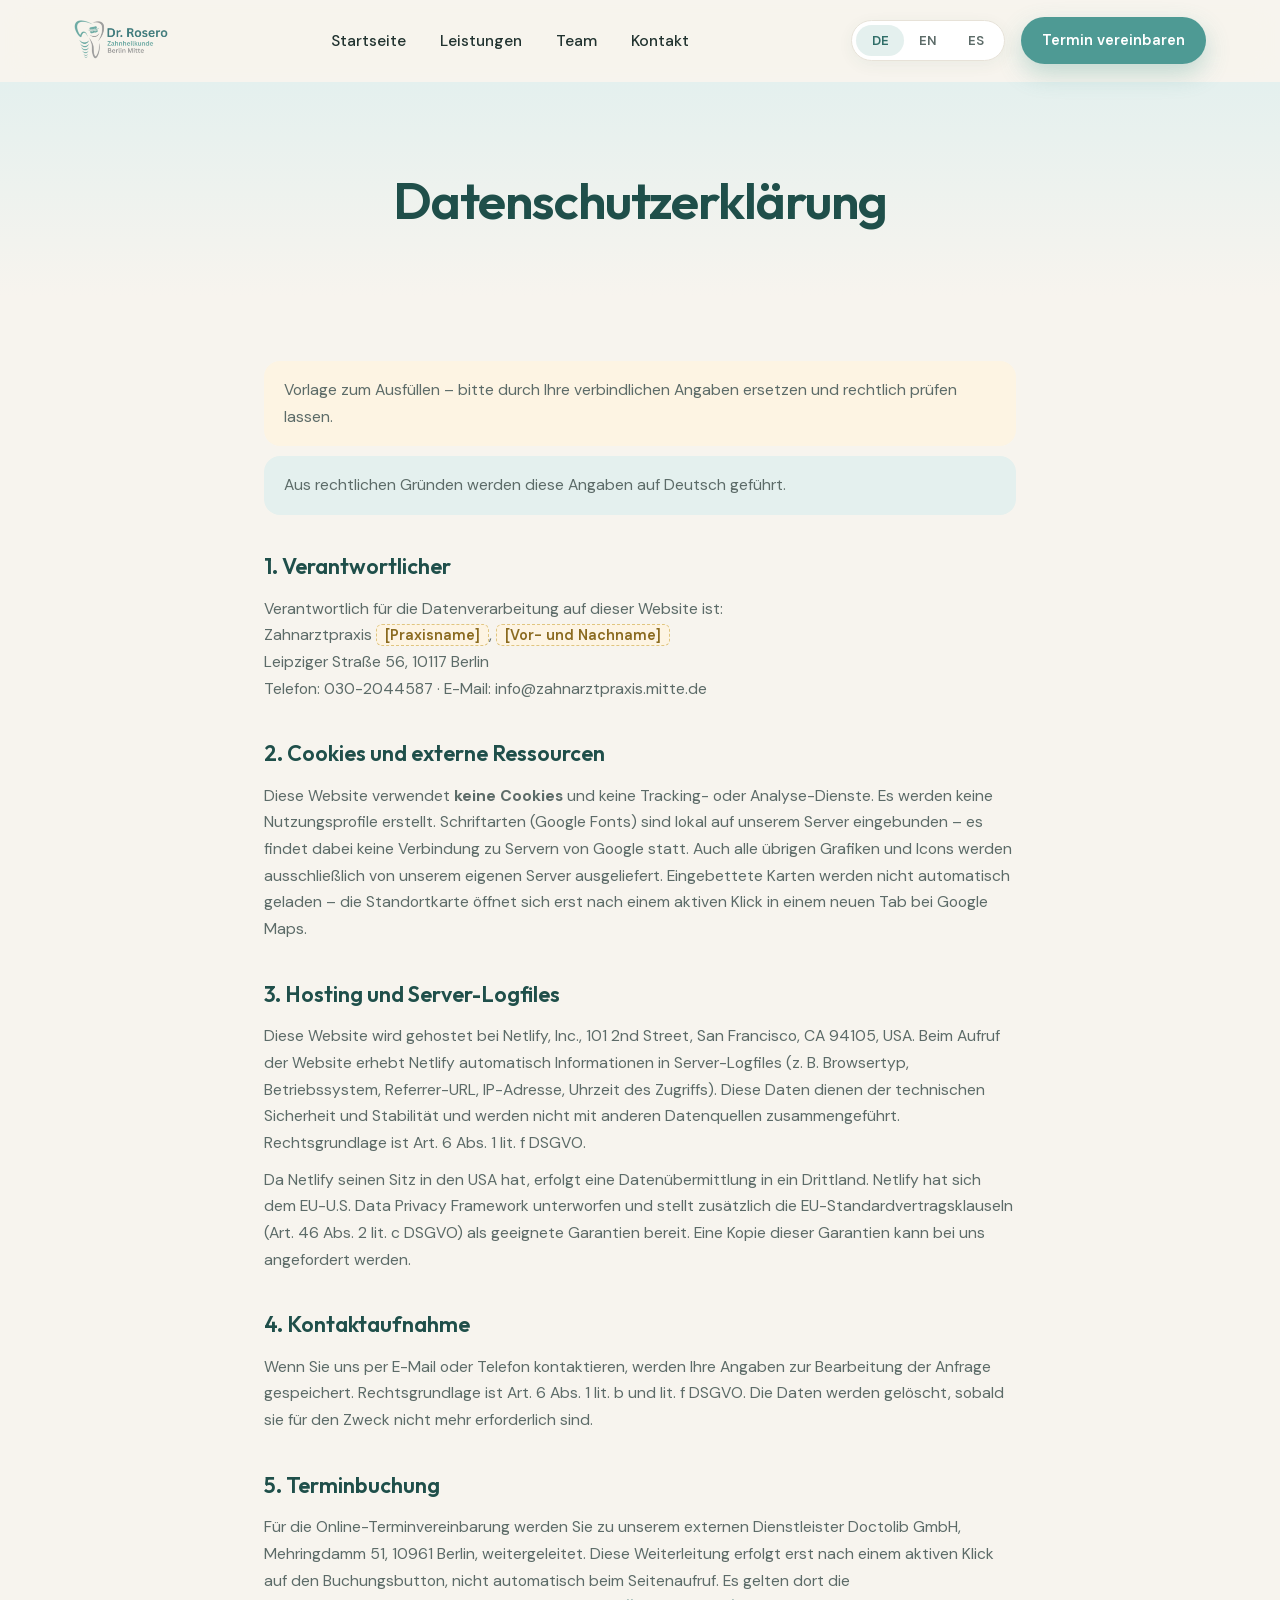
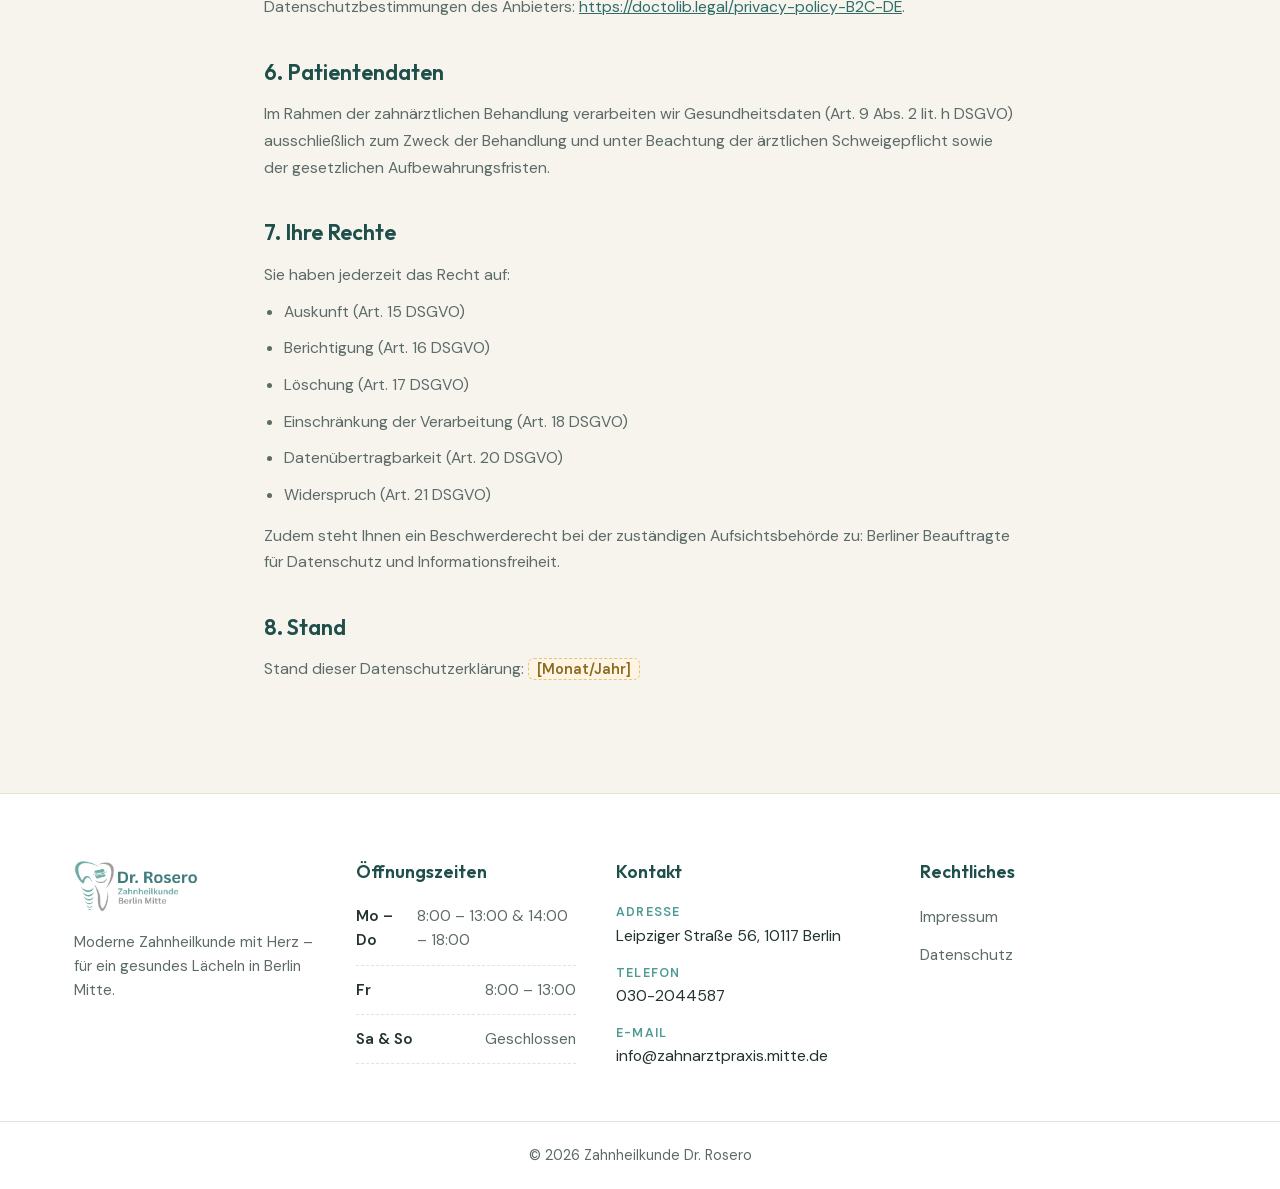
==== commit c772cd38: "DSGVO: Google Fonts und Avatar-Bilder selbst hosten, Netlify/Doctolib in Datenschutz nennen - Google" ====
--- a/datenschutz.html
+++ b/datenschutz.html
@@ -6,9 +6,6 @@
   <title>Datenschutz | Zahnarztpraxis Dr. Rosero Berlin Mitte</title>
   <meta name="description" content="Datenschutzerklärung der Zahnarztpraxis Dr. Rosero, Berlin Mitte." />
   <meta name="robots" content="noindex" />
-  <link rel="preconnect" href="https://fonts.googleapis.com" />
-  <link rel="preconnect" href="https://fonts.gstatic.com" crossorigin />
-  <link href="https://fonts.googleapis.com/css2?family=DM+Sans:opsz,wght@9..40,400;9..40,500;9..40,600;9..40,700&family=Outfit:wght@400;500;600;700&display=swap" rel="stylesheet" />
   <link rel="stylesheet" href="styles.css?v=3" />
   <link rel="icon" type="image/png" href="1.png" />
 </head>
@@ -60,19 +57,29 @@
         Telefon: 030-2044587 · E-Mail: info@zahnarztpraxis.mitte.de
       </p>
 
-      <h2>2. Cookies</h2>
+      <h2>2. Cookies und externe Ressourcen</h2>
       <p>
         Diese Website verwendet <strong>keine Cookies</strong> und keine Tracking- oder Analyse-Dienste.
-        Es werden keine Nutzungsprofile erstellt. Eingebettete Karten werden nicht automatisch geladen –
-        die Standortkarte öffnet sich erst nach einem aktiven Klick in einem neuen Tab bei Google Maps.
+        Es werden keine Nutzungsprofile erstellt. Schriftarten (Google Fonts) sind lokal auf unserem
+        Server eingebunden – es findet dabei keine Verbindung zu Servern von Google statt. Auch alle
+        übrigen Grafiken und Icons werden ausschließlich von unserem eigenen Server ausgeliefert.
+        Eingebettete Karten werden nicht automatisch geladen – die Standortkarte öffnet sich erst nach
+        einem aktiven Klick in einem neuen Tab bei Google Maps.
       </p>
 
-      <h2>3. Server-Logfiles</h2>
+      <h2>3. Hosting und Server-Logfiles</h2>
       <p>
-        Beim Aufruf der Website erhebt der Hosting-Anbieter automatisch Informationen in Server-Logfiles
+        Diese Website wird gehostet bei Netlify, Inc., 101 2nd Street, San Francisco, CA 94105, USA.
+        Beim Aufruf der Website erhebt Netlify automatisch Informationen in Server-Logfiles
         (z. B. Browsertyp, Betriebssystem, Referrer-URL, IP-Adresse, Uhrzeit des Zugriffs). Diese Daten
-        dienen der technischen Sicherheit und Stabilität. Rechtsgrundlage ist Art. 6 Abs. 1 lit. f DSGVO.
-        Hosting-Anbieter: <span class="ph">[Name und Anschrift des Hosters]</span>.
+        dienen der technischen Sicherheit und Stabilität und werden nicht mit anderen Datenquellen
+        zusammengeführt. Rechtsgrundlage ist Art. 6 Abs. 1 lit. f DSGVO.
+      </p>
+      <p>
+        Da Netlify seinen Sitz in den USA hat, erfolgt eine Datenübermittlung in ein Drittland. Netlify
+        hat sich dem EU-U.S. Data Privacy Framework unterworfen und stellt zusätzlich die
+        EU-Standardvertragsklauseln (Art. 46 Abs. 2 lit. c DSGVO) als geeignete Garantien bereit. Eine
+        Kopie dieser Garantien kann bei uns angefordert werden.
       </p>
 
       <h2>4. Kontaktaufnahme</h2>
@@ -84,9 +91,11 @@
 
       <h2>5. Terminbuchung</h2>
       <p>
-        Für die Online-Terminvereinbarung werden Sie zu unserem externen Dienstleister
-        <span class="ph">[Name des Buchungsdienstes, z. B. Doctolib]</span> weitergeleitet. Es gelten dort die
-        Datenschutzbestimmungen des Anbieters: <span class="ph">[Link zur Datenschutzerklärung des Anbieters]</span>.
+        Für die Online-Terminvereinbarung werden Sie zu unserem externen Dienstleister Doctolib GmbH,
+        Mehringdamm 51, 10961 Berlin, weitergeleitet. Diese Weiterleitung erfolgt erst
+        nach einem aktiven Klick auf den Buchungsbutton, nicht automatisch beim Seitenaufruf. Es gelten
+        dort die Datenschutzbestimmungen des Anbieters:
+        <a href="https://doctolib.legal/privacy-policy-B2C-DE" target="_blank" rel="noopener">https://doctolib.legal/privacy-policy-B2C-DE</a>.
       </p>
 
       <h2>6. Patientendaten</h2>
--- a/styles.css
+++ b/styles.css
@@ -2,6 +2,22 @@
    Dr. Rosero – Zahnheilkunde Berlin Mitte
    Helles, cleanes Design · Creme/Weiß + Petrolgrün · DM Sans + Space Grotesk
    ========================================================================= */
+
+/* Self-hosted fonts (DSGVO: keine Anfragen an Google-Server) */
+@font-face {
+  font-family: "DM Sans";
+  font-style: normal;
+  font-weight: 400 700;
+  font-display: swap;
+  src: url("fonts/dm-sans.woff2") format("woff2");
+}
+@font-face {
+  font-family: "Outfit";
+  font-style: normal;
+  font-weight: 400 700;
+  font-display: swap;
+  src: url("fonts/outfit.woff2") format("woff2");
+}
 
 :root {
   /* Farben */
@@ -254,13 +270,21 @@
 
 .rating { display: flex; align-items: center; gap: 16px; margin-top: 40px; }
 .rating__avatars { display: flex; }
-.rating__avatars img {
+.rating__avatars .avatar-initial {
   width: 46px; height: 46px; border-radius: 50%;
   border: 3px solid var(--cream);
-  object-fit: cover;
   margin-left: -12px;
 }
-.rating__avatars img:first-child { margin-left: 0; }
+.rating__avatars .avatar-initial:first-child { margin-left: 0; }
+.avatar-initial {
+  display: flex; align-items: center; justify-content: center;
+  font-family: var(--font-display); font-weight: 600; font-size: 0.95rem;
+  color: #fff;
+}
+.avatar-initial--1 { background: var(--teal); }
+.avatar-initial--2 { background: var(--teal-dark); }
+.avatar-initial--3 { background: var(--teal-deep); }
+.avatar-initial--4 { background: var(--grey); }
 .rating__stars { display: flex; align-items: center; gap: 8px; }
 .rating__stars strong { font-family: var(--font-display); font-size: 1.15rem; color: var(--teal-deep); }
 .rating__stars .stars { color: #f2b90c; letter-spacing: 1px; font-size: 0.95rem; }
@@ -448,8 +472,8 @@
 .review-card__stars { color: #f2b90c; letter-spacing: 2px; margin-bottom: 16px; }
 .review-card__text { color: var(--text); font-size: 0.98rem; flex: 1; }
 .review-card__author { display: flex; align-items: center; gap: 12px; margin-top: 22px; }
-.review-card__author img { width: 46px; height: 46px; border-radius: 50%; object-fit: cover; }
-.review-card__author span { font-weight: 600; font-family: var(--font-display); color: var(--teal-deep); font-size: 0.95rem; }
+.review-card__author .avatar-initial { width: 46px; height: 46px; }
+.review-card__author span:not(.avatar-initial) { font-weight: 600; font-family: var(--font-display); color: var(--teal-deep); font-size: 0.95rem; }
 
 /* ============================ FINAL CTA ============================ */
 .final-cta { padding: clamp(60px, 7vw, 96px) 0; }
@@ -510,7 +534,6 @@
 
 /* ===================== GLOBAL: RUNDE FOTO-ECKEN ==================== */
 .photo { border-radius: var(--radius-lg); }
-.photo-round { border-radius: 50%; }
 img { border-radius: 0; }
 
 /* ========================= SUB-PAGE HERO ========================== */
